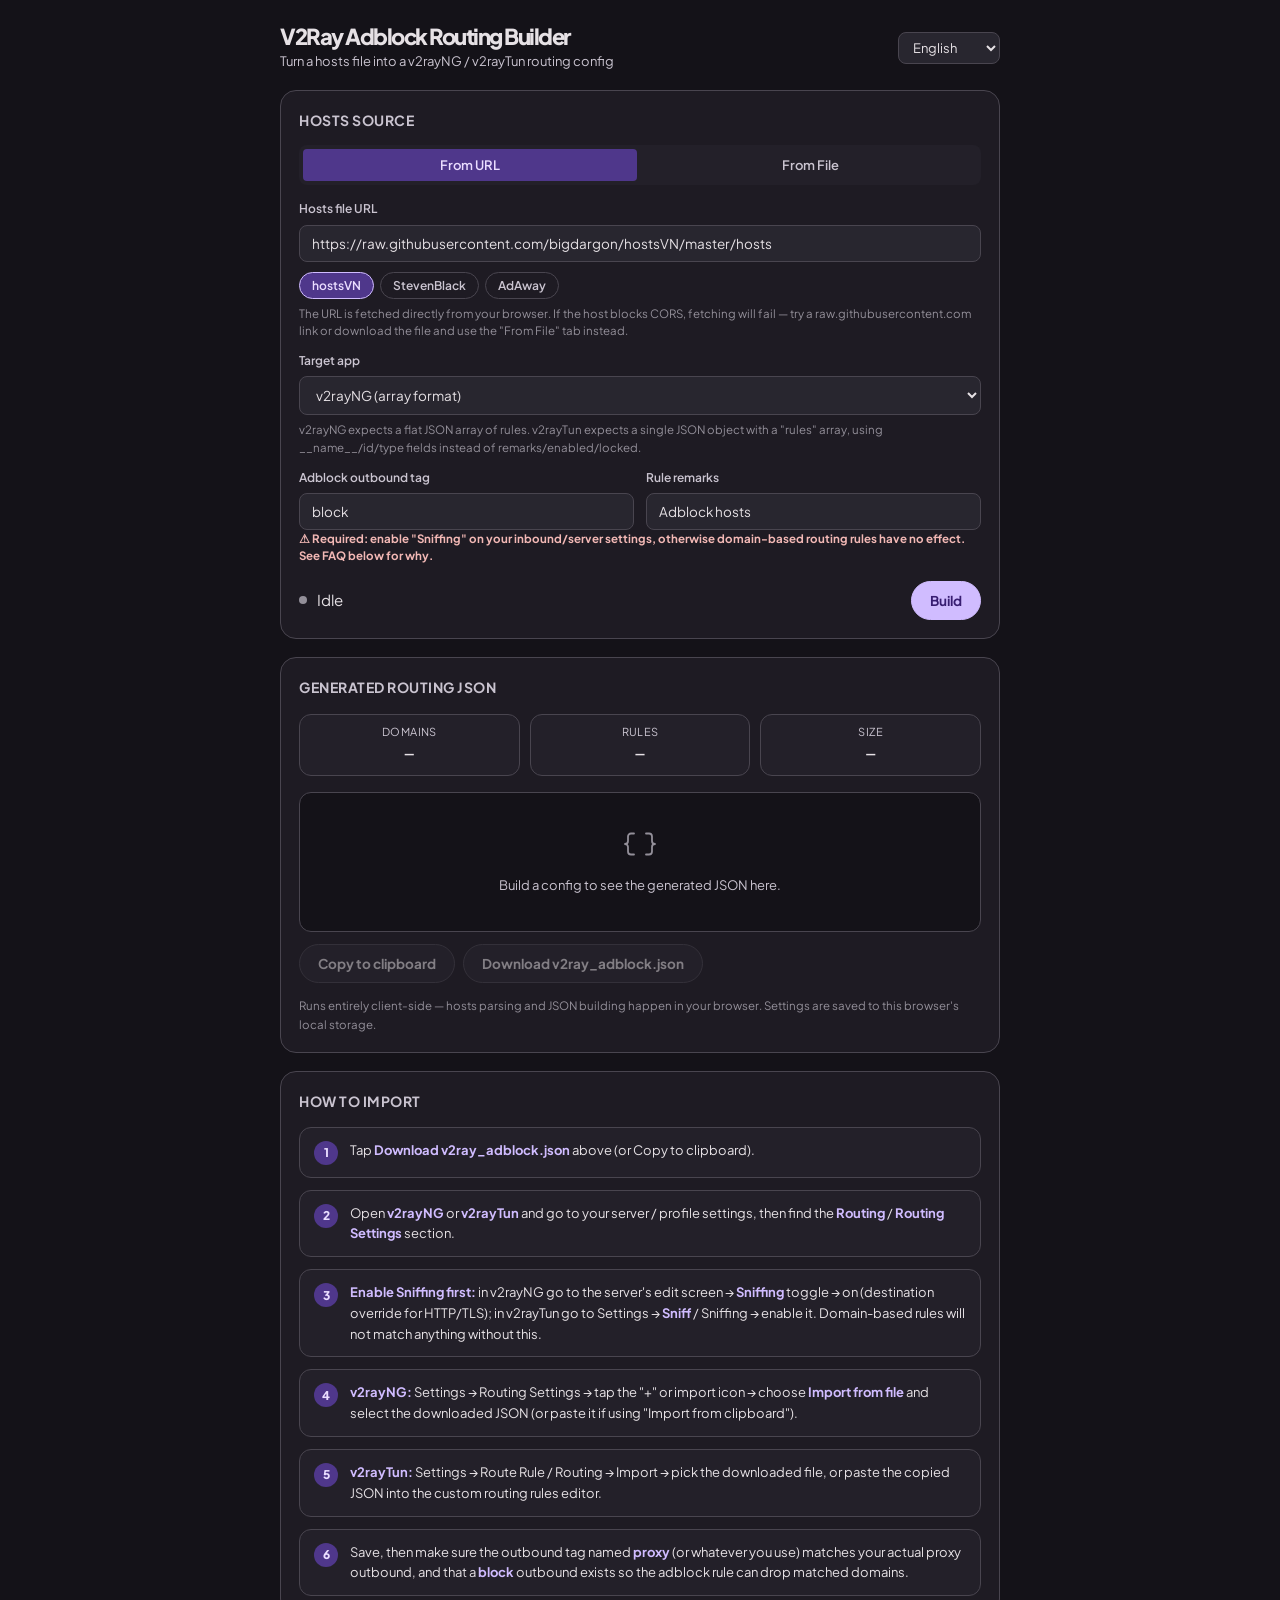
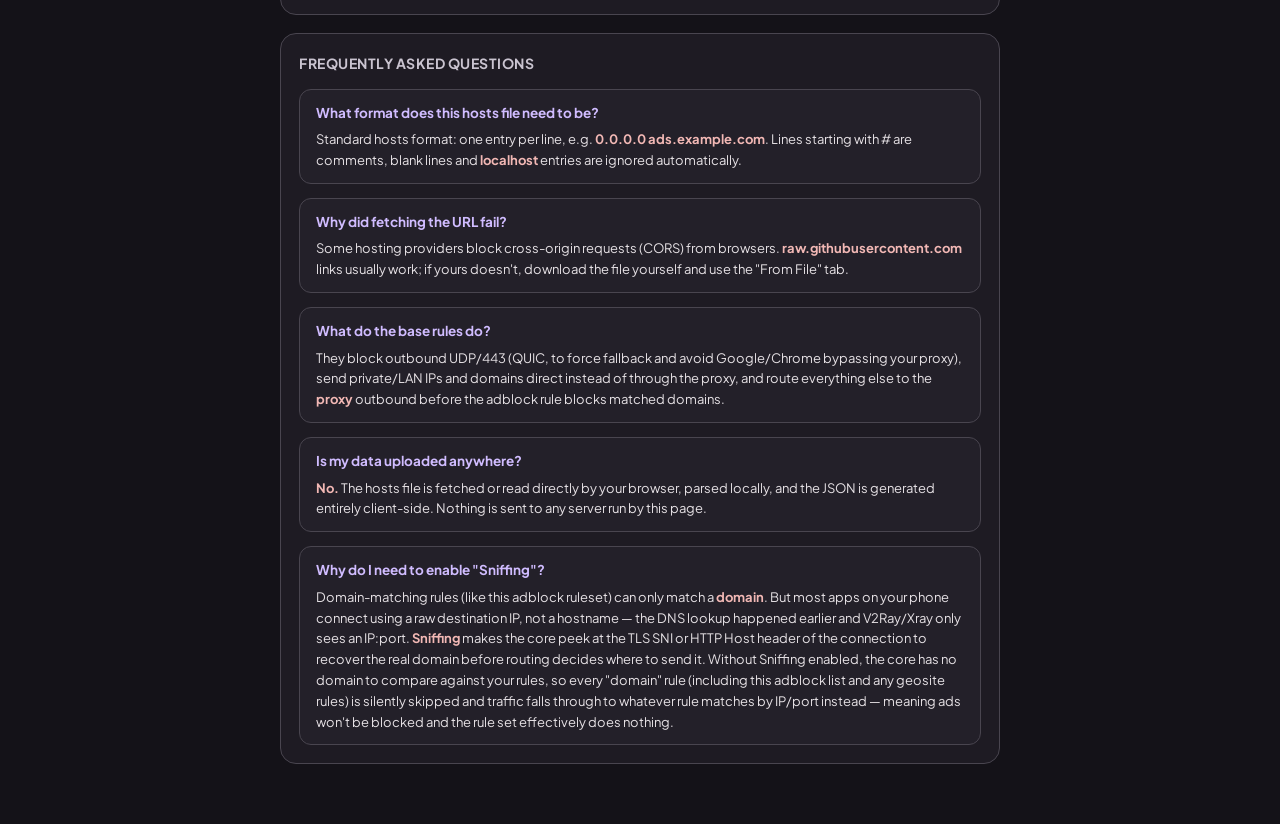
==== tool/build_v2ray_adblock.html @ e5d57003 "Hello there!" ====
<!DOCTYPE html>
<html lang="en">
<head>
<meta charset="UTF-8">
<meta name="viewport" content="width=device-width, initial-scale=1.0">
<title>V2Ray Adblock Routing Builder</title>
<link rel="stylesheet" href="/style.css">
<link rel="icon" href="/static/favicon.png">
<style>
:root {
    --md-primary: #D0BCFF;
    --md-on-primary: #381E72;
    --md-primary-container: #4F378B;
    --md-on-primary-container: #EADDFF;

    --md-error: #F2B8B5;
    --md-error-container: #8C1D18;

    --md-success: #6DD58C;

    --md-surface: #141218;
    --md-surface-1: #1e1b23;
    --md-surface-2: #232029;
    --md-surface-3: #28262f;
    --md-surface-4: #2b2830;
    --md-on-surface: #E6E1E5;
    --md-on-surface-variant: #CAC4D0;
    --md-outline: #938F99;
    --md-outline-variant: #49454F;

    --md-shape-xs: 4px;
    --md-shape-sm: 8px;
    --md-shape-md: 12px;
    --md-shape-lg: 16px;
    --md-shape-full: 9999px;

    --md-motion-standard: cubic-bezier(0.2, 0, 0, 1);

    --md-font-display: 'Plus Jakarta Sans', 'Segoe UI', sans-serif;
    --md-font-body: 'Plus Jakarta Sans', 'Segoe UI', sans-serif;
    --md-font-mono: 'Roboto Mono', 'Courier New', monospace;
}

* { box-sizing: border-box; }

body {
    margin: 0;
    min-height: 100vh;
    background: var(--md-surface);
    color: var(--md-on-surface);
    font-family: var(--md-font-body);
    padding: 24px 16px 60px;
}

.container {
    max-width: 720px;
    margin: 0 auto;
    display: flex;
    flex-direction: column;
    gap: 18px;
}

header {
    display: flex;
    align-items: center;
    justify-content: space-between;
    gap: 12px;
    flex-wrap: wrap;
}

h1 {
    font-family: var(--md-font-display);
    font-size: 22px;
    font-weight: 800;
    margin: 0;
}

.subtitle {
    font-size: 13px;
    color: var(--md-on-surface-variant);
    margin: 2px 0 0;
}

.lang-select {
    padding: 6px 10px;
    border-radius: var(--md-shape-sm);
    background: var(--md-surface-3);
    color: var(--md-on-surface);
    border: 1px solid var(--md-outline-variant);
    font-family: var(--md-font-body);
    font-size: 13px;
    cursor: pointer;
    outline: none;
}

.card {
    background: var(--md-surface-1);
    border: 1px solid var(--md-outline-variant);
    border-radius: var(--md-shape-lg);
    padding: 18px;
}

.card h3 {
    margin: 0 0 14px;
    font-size: 14px;
    font-weight: 700;
    color: var(--md-on-surface-variant);
    text-transform: uppercase;
    letter-spacing: .5px;
}

.config-grid {
    display: grid;
    grid-template-columns: 1fr 1fr;
    gap: 12px;
}
.config-field { display: flex; flex-direction: column; gap: 6px; }
.config-field.full { grid-column: 1 / -1; }
.config-field label {
    font-size: 12px;
    color: var(--md-on-surface-variant);
    font-weight: 600;
}
.config-field select,
.config-field input[type="text"],
.config-field input[type="url"],
.config-field textarea {
    background: var(--md-surface-3);
    border: 1px solid var(--md-outline-variant);
    border-radius: var(--md-shape-sm);
    color: var(--md-on-surface);
    padding: 9px 12px;
    font-family: var(--md-font-body);
    font-size: 13.5px;
    outline: none;
    width: 100%;
    transition: border-color .2s var(--md-motion-standard), background .2s;
}
.config-field textarea {
    font-family: var(--md-font-mono);
    font-size: 12.5px;
    resize: vertical;
    min-height: 90px;
}
.config-field select:focus,
.config-field input:focus,
.config-field textarea:focus {
    border-color: var(--md-primary);
    background: var(--md-surface-4);
}
.config-note {
    grid-column: 1 / -1;
    font-size: 11.5px;
    color: var(--md-outline);
    line-height: 1.5;
    margin: 0;
}

.presets {
    display: flex;
    gap: 6px;
    flex-wrap: wrap;
    margin-top: 4px;
}
.preset-chip {
    padding: 5px 12px;
    border-radius: var(--md-shape-full);
    border: 1px solid var(--md-outline-variant);
    background: none;
    color: var(--md-on-surface-variant);
    font-family: var(--md-font-body);
    font-size: 12px;
    font-weight: 600;
    cursor: pointer;
    transition: all .15s var(--md-motion-standard);
}
.preset-chip:hover { background: rgba(255,255,255,0.06); color: var(--md-on-surface); }
.preset-chip.active {
    background: var(--md-primary-container);
    border-color: var(--md-primary);
    color: var(--md-on-primary-container);
}

.tabbar {
    display: flex;
    gap: 6px;
    margin-bottom: 14px;
    background: var(--md-surface-2);
    border-radius: var(--md-shape-sm);
    padding: 4px;
}
.tab-btn {
    flex: 1;
    padding: 8px 10px;
    border-radius: var(--md-shape-xs);
    border: none;
    background: none;
    color: var(--md-on-surface-variant);
    font-family: var(--md-font-body);
    font-size: 13px;
    font-weight: 600;
    cursor: pointer;
    transition: all .15s var(--md-motion-standard);
}
.tab-btn.active {
    background: var(--md-primary-container);
    color: var(--md-on-primary-container);
}
.tab-panel { display: none; }
.tab-panel.active { display: block; }

.toolbar {
    display: flex;
    align-items: center;
    justify-content: space-between;
    flex-wrap: wrap;
    gap: 10px;
    margin-top: 16px;
}
.toolbar-left { display: flex; align-items: center; gap: 10px; flex-wrap: wrap; }

.btn {
    padding: 10px 18px;
    border-radius: var(--md-shape-full);
    border: 1px solid var(--md-outline-variant);
    background: var(--md-surface-3);
    color: var(--md-on-surface);
    font-family: var(--md-font-body);
    font-size: 13.5px;
    font-weight: 700;
    cursor: pointer;
    transition: all .15s var(--md-motion-standard);
    display: inline-flex;
    align-items: center;
    gap: 6px;
}
.btn:hover { background: var(--md-surface-4); }
.btn:disabled { opacity: .5; cursor: not-allowed; }
.btn-primary {
    background: var(--md-primary);
    border-color: var(--md-primary);
    color: var(--md-on-primary);
}
.btn-primary:hover { background: #ddd0ff; }
.btn-row { display: flex; gap: 8px; flex-wrap: wrap; }

.status-dot {
    width: 8px;
    height: 8px;
    border-radius: 50%;
    background: var(--md-outline);
    flex-shrink: 0;
}
.status-dot.live {
    background: var(--md-success);
    box-shadow: 0 0 0 3px rgba(109, 213, 140, 0.2);
}
.status-dot.err {
    background: var(--md-error);
    box-shadow: 0 0 0 3px rgba(242, 184, 181, 0.2);
}

.stats-row {
    display: flex;
    gap: 10px;
    flex-wrap: wrap;
    margin-top: 16px;
}
.stat {
    flex: 1;
    min-width: 90px;
    background: var(--md-surface-2);
    border: 1px solid var(--md-outline-variant);
    border-radius: var(--md-shape-md);
    padding: 8px 12px;
    display: flex;
    flex-direction: column;
    gap: 2px;
}
.stat-label {
    font-size: 11px;
    color: var(--md-on-surface-variant);
    text-transform: uppercase;
    letter-spacing: .4px;
}
.stat-value {
    font-family: var(--md-font-mono);
    font-size: 15px;
    font-weight: 600;
    font-variant-numeric: tabular-nums;
}

.json-out {
    margin-top: 16px;
    background: var(--md-surface);
    border: 1px solid var(--md-outline-variant);
    border-radius: var(--md-shape-md);
    padding: 12px;
    max-height: 320px;
    overflow: auto;
}
.json-out pre {
    margin: 0;
    font-family: var(--md-font-mono);
    font-size: 11.5px;
    line-height: 1.6;
    white-space: pre-wrap;
    word-break: break-all;
    color: var(--md-on-surface-variant);
}

.empty-state {
    display: flex;
    flex-direction: column;
    align-items: center;
    justify-content: center;
    gap: 10px;
    color: var(--md-on-surface-variant);
    font-size: 13px;
    text-align: center;
    padding: 24px;
}

.steps {
    display: flex;
    flex-direction: column;
    gap: 12px;
    counter-reset: step;
}
.step-item {
    display: flex;
    gap: 12px;
    background: var(--md-surface-2);
    border: 1px solid var(--md-outline-variant);
    border-radius: var(--md-shape-md);
    padding: 12px 14px;
}
.step-num {
    flex-shrink: 0;
    width: 24px;
    height: 24px;
    border-radius: 50%;
    background: var(--md-primary-container);
    color: var(--md-on-primary-container);
    display: flex;
    align-items: center;
    justify-content: center;
    font-size: 12px;
    font-weight: 800;
}
.step-body { font-size: 13px; line-height: 1.6; }
.step-body strong { color: var(--md-primary); }

/* FAQ Styles */
.faq-section {
    display: flex;
    flex-direction: column;
    gap: 14px;
}
.faq-item {
    background: var(--md-surface-2);
    border: 1px solid var(--md-outline-variant);
    border-radius: var(--md-shape-md);
    padding: 12px 16px;
}
.faq-question {
    font-weight: 700;
    font-size: 13.5px;
    color: var(--md-primary);
    margin: 0 0 6px 0;
}
.faq-answer {
    font-size: 13px;
    color: var(--md-on-surface);
    line-height: 1.6;
    margin: 0;
}
.faq-answer strong {
    color: var(--md-error);
}

.footnote {
    font-size: 11.5px;
    color: var(--md-outline);
    line-height: 1.6;
    margin: 14px 0 0;
}

.toast-container {
    position: fixed;
    bottom: 20px;
    left: 50%;
    transform: translateX(-50%);
    display: flex;
    flex-direction: column;
    gap: 8px;
    z-index: 999;
    align-items: center;
}
.toast {
    padding: 10px 18px;
    border-radius: var(--md-shape-sm);
    background: var(--md-surface-4);
    border: 1px solid var(--md-outline-variant);
    color: var(--md-on-surface);
    font-size: 13px;
    box-shadow: 0 4px 12px rgba(0,0,0,.3);
    animation: toast-in .2s var(--md-motion-standard);
}
.toast--success { border-color: var(--md-success); }
.toast--error { border-color: var(--md-error); }
@keyframes toast-in {
    from { opacity: 0; transform: translateY(8px); }
    to   { opacity: 1; transform: translateY(0); }
}

@media (max-width: 480px) {
    .config-grid { grid-template-columns: 1fr; }
}
</style>
</head>
<body>
<div class="container">
    <header>
        <div>
            <h1 data-i18n="title">V2Ray Adblock Routing Builder</h1>
            <p class="subtitle" data-i18n="subtitle">Turn a hosts file into a v2rayNG / v2rayTun routing config</p>
        </div>
        <select class="lang-select" id="lang-select" onchange="changeLanguage(this.value)">
            <option value="en">English</option>
            <option value="vi">Tiếng Việt</option>
        </select>
    </header>

    <section class="card">
        <h3 data-i18n="source_title">Hosts Source</h3>
        <div class="tabbar">
            <button class="tab-btn active" id="tab-btn-url" onclick="switchTab('url')" data-i18n="tab_url">From URL</button>
            <button class="tab-btn" id="tab-btn-file" onclick="switchTab('file')" data-i18n="tab_file">From File</button>
        </div>

        <div class="tab-panel active" id="tab-url">
            <div class="config-grid">
                <div class="config-field full">
                    <label data-i18n="lbl_hosts_url">Hosts file URL</label>
                    <input type="url" id="hosts-url" value="https://raw.githubusercontent.com/bigdargon/hostsVN/master/hosts" placeholder="https://raw.githubusercontent.com/.../hosts">
                    <div class="presets" id="preset-row">
                        <button class="preset-chip active" data-url="https://raw.githubusercontent.com/bigdargon/hostsVN/master/hosts" onclick="applyPreset(this)">hostsVN</button>
                        <button class="preset-chip" data-url="https://raw.githubusercontent.com/StevenBlack/hosts/master/hosts" onclick="applyPreset(this)">StevenBlack</button>
                        <button class="preset-chip" data-url="https://adaway.org/hosts.txt" onclick="applyPreset(this)">AdAway</button>
                    </div>
                    <p class="config-note" data-i18n="note_cors">The URL is fetched directly from your browser. If the host blocks CORS, fetching will fail — try a raw.githubusercontent.com link or download the file and use the "From File" tab instead.</p>
                </div>
            </div>
        </div>

        <div class="tab-panel" id="tab-file">
            <div class="config-grid">
                <div class="config-field full">
                    <label data-i18n="lbl_hosts_file">Hosts file</label>
                    <input type="file" id="hosts-file" accept=".txt,.hosts,text/plain">
                </div>
                <div class="config-field full">
                    <label data-i18n="lbl_hosts_paste">…or paste hosts content</label>
                    <textarea id="hosts-paste" rows="6" placeholder="0.0.0.0 ads.example.com&#10;0.0.0.0 tracker.example.com"></textarea>
                </div>
            </div>
        </div>

        <div class="config-grid" style="margin-top:12px">
            <div class="config-field full">
                <label data-i18n="lbl_app">Target app</label>
                <select id="cfg-app">
                    <option value="v2rayng">v2rayNG (array format)</option>
                    <option value="v2raytun">v2rayTun (object format)</option>
                </select>
                <p class="config-note" data-i18n="note_app_format">v2rayNG expects a flat JSON array of rules. v2rayTun expects a single JSON object with a "rules" array, using __name__/id/type fields instead of remarks/enabled/locked.</p>
            </div>
            <div class="config-field">
                <label data-i18n="lbl_outbound">Adblock outbound tag</label>
                <input type="text" id="cfg-outbound" value="block">
            </div>
            <div class="config-field">
                <label data-i18n="lbl_remarks">Rule remarks</label>
                <input type="text" id="cfg-remarks" value="Adblock hosts">
            </div>
        </div>

        <p class="config-note sniff-warning" data-i18n="warn_sniff" style="grid-column:1/-1;color:var(--md-error);font-weight:700;">⚠ Required: enable "Sniffing" on your inbound/server settings, otherwise domain-based routing rules have no effect. See FAQ below for why.</p>

        <div class="toolbar">
            <div class="toolbar-left">
                <span class="status-dot" id="status-dot"></span>
                <span id="status-text" data-i18n="status_idle">Idle</span>
            </div>
            <button class="btn btn-primary" id="build-btn" onclick="buildConfig()">
                <span data-i18n="btn_build">Build</span>
            </button>
        </div>
    </section>

    <section class="card">
        <h3 data-i18n="result_title">Generated Routing JSON</h3>
        <div class="stats-row">
            <div class="stat">
                <span class="stat-label" data-i18n="stat_domains">Domains</span>
                <span class="stat-value" id="stat-domains">—</span>
            </div>
            <div class="stat">
                <span class="stat-label" data-i18n="stat_rules">Rules</span>
                <span class="stat-value" id="stat-rules">—</span>
            </div>
            <div class="stat">
                <span class="stat-label" data-i18n="stat_size">Size</span>
                <span class="stat-value" id="stat-size">—</span>
            </div>
        </div>

        <div class="json-out" id="json-wrap">
            <div class="empty-state" id="empty-state">
                <svg width="36" height="36" viewBox="0 0 24 24" fill="none" stroke="currentColor" stroke-width="1.2" stroke-linecap="round" stroke-linejoin="round" style="color:var(--md-outline)"><path d="M8 3H6a2 2 0 0 0-2 2v3a2 2 0 0 1-2 2 2 2 0 0 1 2 2v3a2 2 0 0 0 2 2h2"/><path d="M16 3h2a2 2 0 0 1 2 2v3a2 2 0 0 0 2 2 2 2 0 0 0-2 2v3a2 2 0 0 1-2 2h-2"/></svg>
                <span data-i18n="json_empty">Build a config to see the generated JSON here.</span>
            </div>
            <pre id="json-pre" style="display:none"></pre>
        </div>

        <div class="btn-row" style="margin-top:12px">
            <button class="btn" id="copy-btn" onclick="copyJson()" disabled>
                <span data-i18n="btn_copy">Copy to clipboard</span>
            </button>
            <button class="btn" id="download-btn" onclick="downloadJson()" disabled>
                <span data-i18n="btn_download">Download v2ray_adblock.json</span>
            </button>
        </div>

        <p class="footnote" data-i18n="footnote">Runs entirely client-side — hosts parsing and JSON building happen in your browser. Settings are saved to this browser's local storage.</p>
    </section>

    <section class="card">
        <h3 data-i18n="guide_title">How to Import</h3>
        <div class="steps">
            <div class="step-item">
                <span class="step-num">1</span>
                <div class="step-body" data-i18n="guide_step1">Tap <strong>Download v2ray_adblock.json</strong> above (or Copy to clipboard).</div>
            </div>
            <div class="step-item">
                <span class="step-num">2</span>
                <div class="step-body" data-i18n="guide_step2">Open <strong>v2rayNG</strong> or <strong>v2rayTun</strong> and go to your server / profile settings, then find the <strong>Routing</strong> / <strong>Routing Settings</strong> section.</div>
            </div>
            <div class="step-item">
                <span class="step-num">3</span>
                <div class="step-body" data-i18n="guide_step_sniff"><strong>Enable Sniffing first:</strong> in v2rayNG go to the server's edit screen → <strong>Sniffing</strong> toggle → on (destination override for HTTP/TLS); in v2rayTun go to Settings → <strong>Sniff</strong> / Sniffing → enable it. Domain-based rules will not match anything without this.</div>
            </div>
            <div class="step-item">
                <span class="step-num">4</span>
                <div class="step-body" data-i18n="guide_step3"><strong>v2rayNG:</strong> Settings → Routing Settings → tap the "+" or import icon → choose <strong>Import from file</strong> and select the downloaded JSON (or paste it if using "Import from clipboard").</div>
            </div>
            <div class="step-item">
                <span class="step-num">5</span>
                <div class="step-body" data-i18n="guide_step4"><strong>v2rayTun:</strong> Settings → Route Rule / Routing → Import → pick the downloaded file, or paste the copied JSON into the custom routing rules editor.</div>
            </div>
            <div class="step-item">
                <span class="step-num">6</span>
                <div class="step-body" data-i18n="guide_step5">Save, then make sure the outbound tag named <strong>proxy</strong> (or whatever you use) matches your actual proxy outbound, and that a <strong>block</strong> outbound exists so the adblock rule can drop matched domains.</div>
            </div>
        </div>
    </section>

    <!-- FAQ Section -->
    <section class="card">
        <h3 data-i18n="faq_title">Frequently Asked Questions</h3>
        <div class="faq-section">
            <div class="faq-item">
                <p class="faq-question" data-i18n="faq_q1">What format does this hosts file need to be?</p>
                <p class="faq-answer" data-i18n="faq_a1">Standard hosts format: one entry per line, e.g. <strong>0.0.0.0 ads.example.com</strong>. Lines starting with # are comments, blank lines and <strong>localhost</strong> entries are ignored automatically.</p>
            </div>
            <div class="faq-item">
                <p class="faq-question" data-i18n="faq_q2">Why did fetching the URL fail?</p>
                <p class="faq-answer" data-i18n="faq_a2">Some hosting providers block cross-origin requests (CORS) from browsers. <strong>raw.githubusercontent.com</strong> links usually work; if yours doesn't, download the file yourself and use the "From File" tab.</p>
            </div>
            <div class="faq-item">
                <p class="faq-question" data-i18n="faq_q3">What do the base rules do?</p>
                <p class="faq-answer" data-i18n="faq_a3">They block outbound UDP/443 (QUIC, to force fallback and avoid Google/Chrome bypassing your proxy), send private/LAN IPs and domains direct instead of through the proxy, and route everything else to the <strong>proxy</strong> outbound before the adblock rule blocks matched domains.</p>
            </div>
            <div class="faq-item">
                <p class="faq-question" data-i18n="faq_q4">Is my data uploaded anywhere?</p>
                <p class="faq-answer" data-i18n="faq_a4"><strong>No.</strong> The hosts file is fetched or read directly by your browser, parsed locally, and the JSON is generated entirely client-side. Nothing is sent to any server run by this page.</p>
            </div>
            <div class="faq-item">
                <p class="faq-question" data-i18n="faq_q5">Why do I need to enable "Sniffing"?</p>
                <p class="faq-answer" data-i18n="faq_a5">Domain-matching rules (like this adblock ruleset) can only match a <strong>domain</strong>. But most apps on your phone connect using a raw destination IP, not a hostname — the DNS lookup happened earlier and V2Ray/Xray only sees an IP:port. <strong>Sniffing</strong> makes the core peek at the TLS SNI or HTTP Host header of the connection to recover the real domain before routing decides where to send it. Without Sniffing enabled, the core has no domain to compare against your rules, so every "domain" rule (including this adblock list and any geosite rules) is silently skipped and traffic falls through to whatever rule matches by IP/port instead — meaning ads won't be blocked and the rule set effectively does nothing.</p>
            </div>
        </div>
    </section>
</div>

<div class="toast-container" id="toast-container"></div>

<script>
if ('serviceWorker' in navigator) {
    window.addEventListener('load', () => {
        navigator.serviceWorker.register('/sw.js')
            .then(reg => console.log('[Service Worker] Register with scope:', reg.scope))
            .catch(err => console.error('[Service Worker] Register failed:', err));
    });
}

const i18n = {
    en: {
        title: "V2Ray Adblock Routing Builder",
        subtitle: "Turn a hosts file into a v2rayNG / v2rayTun routing config",
        source_title: "Hosts Source",
        tab_url: "From URL",
        tab_file: "From File",
        lbl_hosts_url: "Hosts file URL",
        note_cors: "The URL is fetched directly from your browser. If the host blocks CORS, fetching will fail — try a raw.githubusercontent.com link or download the file and use the \"From File\" tab instead.",
        lbl_hosts_file: "Hosts file",
        lbl_hosts_paste: "…or paste hosts content",
        lbl_app: "Target app",
        note_app_format: "v2rayNG expects a flat JSON array of rules. v2rayTun expects a single JSON object with a \"rules\" array, using __name__/id/type fields instead of remarks/enabled/locked.",
        lbl_outbound: "Adblock outbound tag",
        lbl_remarks: "Rule remarks",
        warn_sniff: "⚠ Required: enable \"Sniffing\" on your inbound/server settings, otherwise domain-based routing rules have no effect. See FAQ below for why.",
        status_idle: "Idle",
        status_fetching: "Fetching hosts file…",
        status_parsing: "Parsing domains…",
        status_ready: "Ready",
        status_error: "Error",
        btn_build: "Build",
        result_title: "Generated Routing JSON",
        stat_domains: "Domains",
        stat_rules: "Rules",
        stat_size: "Size",
        json_empty: "Build a config to see the generated JSON here.",
        btn_copy: "Copy to clipboard",
        btn_download: "Download v2ray_adblock.json",
        footnote: "Runs entirely client-side — hosts parsing and JSON building happen in your browser. Settings are saved to this browser's local storage.",
        guide_title: "How to Import",
        guide_step1: "Tap <strong>Download v2ray_adblock.json</strong> above (or Copy to clipboard).",
        guide_step2: "Open <strong>v2rayNG</strong> or <strong>v2rayTun</strong> and go to your server / profile settings, then find the <strong>Routing</strong> / <strong>Routing Settings</strong> section.",
        guide_step_sniff: "<strong>Enable Sniffing first:</strong> in v2rayNG go to the server's edit screen → <strong>Sniffing</strong> toggle → on (destination override for HTTP/TLS); in v2rayTun go to Settings → <strong>Sniff</strong> / Sniffing → enable it. Domain-based rules will not match anything without this.",
        guide_step3: "<strong>v2rayNG:</strong> Settings → Routing Settings → tap the \"+\" or import icon → choose <strong>Import from file</strong> and select the downloaded JSON (or paste it if using \"Import from clipboard\").",
        guide_step4: "<strong>v2rayTun:</strong> Settings → Route Rule / Routing → Import → pick the downloaded file, or paste the copied JSON into the custom routing rules editor.",
        guide_step5: "Save, then make sure the outbound tag named <strong>proxy</strong> (or whatever you use) matches your actual proxy outbound, and that a <strong>block</strong> outbound exists so the adblock rule can drop matched domains.",
        faq_title: "Frequently Asked Questions",
        faq_q1: "What format does this hosts file need to be?",
        faq_a1: "Standard hosts format: one entry per line, e.g. <strong>0.0.0.0 ads.example.com</strong>. Lines starting with # are comments, blank lines and <strong>localhost</strong> entries are ignored automatically.",
        faq_q2: "Why did fetching the URL fail?",
        faq_a2: "Some hosting providers block cross-origin requests (CORS) from browsers. <strong>raw.githubusercontent.com</strong> links usually work; if yours doesn't, download the file yourself and use the \"From File\" tab.",
        faq_q3: "What do the base rules do?",
        faq_a3: "They block outbound UDP/443 (QUIC, to force fallback and avoid Google/Chrome bypassing your proxy), send private/LAN IPs and domains direct instead of through the proxy, and route everything else to the <strong>proxy</strong> outbound before the adblock rule blocks matched domains.",
        faq_q4: "Is my data uploaded anywhere?",
        faq_a4: "<strong>No.</strong> The hosts file is fetched or read directly by your browser, parsed locally, and the JSON is generated entirely client-side. Nothing is sent to any server run by this page.",
        faq_q5: "Why do I need to enable \"Sniffing\"?",
        faq_a5: "Domain-matching rules (like this adblock ruleset) can only match a <strong>domain</strong>. But most apps on your phone connect using a raw destination IP, not a hostname — the DNS lookup happened earlier and V2Ray/Xray only sees an IP:port. <strong>Sniffing</strong> makes the core peek at the TLS SNI or HTTP Host header of the connection to recover the real domain before routing decides where to send it. Without Sniffing enabled, the core has no domain to compare against your rules, so every \"domain\" rule (including this adblock list and any geosite rules) is silently skipped and traffic falls through to whatever rule matches by IP/port instead — meaning ads won't be blocked and the rule set effectively does nothing.",
        toast_built: "Config built successfully.",
        toast_no_domains: "No valid domains found in the hosts source.",
        toast_fetch_fail: "Failed to fetch the hosts URL (likely CORS or network error).",
        toast_no_source: "Please provide a hosts URL, file, or pasted content.",
        toast_copied: "Copied to clipboard.",
        toast_copy_fail: "Could not copy — please copy manually.",
        toast_downloaded: "File downloaded.",
    },
    vi: {
        title: "Trình Tạo Cấu Hình Định Tuyến Adblock V2Ray",
        subtitle: "Chuyển tệp hosts thành cấu hình định tuyến cho v2rayNG / v2rayTun",
        source_title: "Nguồn Hosts",
        tab_url: "Từ URL",
        tab_file: "Từ Tệp",
        lbl_hosts_url: "URL tệp hosts",
        note_cors: "URL sẽ được tải trực tiếp từ trình duyệt của bạn. Nếu máy chủ chặn CORS, việc tải sẽ thất bại — hãy thử liên kết raw.githubusercontent.com hoặc tải tệp về máy và dùng tab \"Từ Tệp\".",
        lbl_hosts_file: "Tệp hosts",
        lbl_hosts_paste: "…hoặc dán nội dung hosts",
        lbl_app: "Ứng dụng đích",
        note_app_format: "v2rayNG cần một mảng JSON các luật. v2rayTun cần một object JSON duy nhất chứa mảng \"rules\", dùng các trường __name__/id/type thay vì remarks/enabled/locked.",
        lbl_outbound: "Outbound tag cho adblock",
        lbl_remarks: "Ghi chú luật",
        warn_sniff: "⚠ Bắt buộc: phải bật tính năng \"Sniffing\" trong cài đặt inbound/server, nếu không các luật định tuyến theo domain sẽ vô tác dụng. Xem FAQ bên dưới để biết lý do.",
        status_idle: "Chờ",
        status_fetching: "Đang tải tệp hosts…",
        status_parsing: "Đang phân tích domain…",
        status_ready: "Sẵn sàng",
        status_error: "Lỗi",
        btn_build: "Tạo cấu hình",
        result_title: "JSON Định Tuyến Đã Tạo",
        stat_domains: "Domain",
        stat_rules: "Luật",
        stat_size: "Dung lượng",
        json_empty: "Nhấn Tạo cấu hình để xem JSON được tạo tại đây.",
        btn_copy: "Sao chép vào clipboard",
        btn_download: "Tải v2ray_adblock.json",
        footnote: "Chạy hoàn toàn phía trình duyệt — việc phân tích hosts và tạo JSON diễn ra ngay trên trình duyệt của bạn. Cấu hình được lưu vào local storage.",
        guide_title: "Cách Nhập Vào Ứng Dụng",
        guide_step1: "Nhấn <strong>Tải v2ray_adblock.json</strong> ở trên (hoặc Sao chép vào clipboard).",
        guide_step2: "Mở <strong>v2rayNG</strong> hoặc <strong>v2rayTun</strong>, vào cài đặt server / profile, tìm mục <strong>Routing</strong> / <strong>Cài đặt định tuyến</strong>.",
        guide_step_sniff: "<strong>Bật Sniffing trước tiên:</strong> trong v2rayNG vào màn hình sửa server → bật công tắc <strong>Sniffing</strong> (destination override cho HTTP/TLS); trong v2rayTun vào Settings → bật <strong>Sniff</strong> / Sniffing. Nếu không bật, các luật theo domain sẽ không khớp được gì cả.",
        guide_step3: "<strong>v2rayNG:</strong> Settings → Routing Settings → nhấn biểu tượng \"+\" hoặc import → chọn <strong>Import from file</strong> và chọn tệp JSON đã tải (hoặc dán nếu dùng \"Import from clipboard\").",
        guide_step4: "<strong>v2rayTun:</strong> Settings → Route Rule / Routing → Import → chọn tệp đã tải, hoặc dán JSON đã sao chép vào trình soạn luật định tuyến tùy chỉnh.",
        guide_step5: "Lưu lại, sau đó đảm bảo outbound tag tên <strong>proxy</strong> (hoặc tag bạn dùng) khớp với outbound proxy thực tế, và có một outbound <strong>block</strong> để luật adblock có thể chặn các domain khớp.",
        faq_title: "Câu Hỏi Thường Gặp (FAQ)",
        faq_q1: "Tệp hosts cần đúng định dạng nào?",
        faq_a1: "Định dạng hosts chuẩn: mỗi dòng một mục, ví dụ <strong>0.0.0.0 ads.example.com</strong>. Các dòng bắt đầu bằng # là chú thích, dòng trống và mục <strong>localhost</strong> sẽ tự động bị bỏ qua.",
        faq_q2: "Tại sao tải URL bị lỗi?",
        faq_a2: "Một số máy chủ chặn yêu cầu cross-origin (CORS) từ trình duyệt. Liên kết <strong>raw.githubusercontent.com</strong> thường hoạt động tốt; nếu không được, hãy tải tệp về máy và dùng tab \"Từ Tệp\".",
        faq_q3: "Các luật nền tảng dùng để làm gì?",
        faq_a3: "Chúng chặn UDP/443 (QUIC, để buộc kết nối dùng phương án dự phòng, tránh Google/Chrome bỏ qua proxy của bạn), cho IP/domain LAN riêng tư đi thẳng thay vì qua proxy, và định tuyến phần còn lại qua outbound <strong>proxy</strong> trước khi luật adblock chặn các domain khớp.",
        faq_q4: "Dữ liệu của tôi có bị tải lên đâu không?",
        faq_a4: "<strong>Không.</strong> Tệp hosts được tải hoặc đọc trực tiếp bởi trình duyệt, phân tích cục bộ, và JSON được tạo hoàn toàn phía client. Không có gì được gửi đến máy chủ nào của trang này.",
        faq_q5: "Tại sao phải bật \"Sniffing\"?",
        faq_a5: "Các luật khớp theo domain (như danh sách adblock này) chỉ có thể khớp một <strong>tên miền</strong>. Nhưng hầu hết ứng dụng trên điện thoại kết nối bằng địa chỉ IP đích thô, không phải hostname — việc tra DNS đã xảy ra từ trước, nên V2Ray/Xray chỉ nhìn thấy IP:port. <strong>Sniffing</strong> giúp core \"nhìn trộm\" SNI của TLS hoặc Host header của HTTP trong kết nối để lấy lại tên miền thật trước khi quyết định định tuyến. Nếu không bật Sniffing, core không có domain nào để so khớp với luật của bạn, nên mọi luật \"domain\" (bao gồm danh sách adblock này và các luật geosite) sẽ bị bỏ qua âm thầm, traffic sẽ rơi vào luật khớp theo IP/port thay thế — nghĩa là quảng cáo sẽ không bị chặn và bộ luật này coi như vô dụng.",
        toast_built: "Đã tạo cấu hình thành công.",
        toast_no_domains: "Không tìm thấy domain hợp lệ nào trong nguồn hosts.",
        toast_fetch_fail: "Không tải được URL hosts (có thể do lỗi CORS hoặc mạng).",
        toast_no_source: "Vui lòng cung cấp URL hosts, tệp, hoặc nội dung dán vào.",
        toast_copied: "Đã sao chép vào clipboard.",
        toast_copy_fail: "Không thể sao chép — vui lòng sao chép thủ công.",
        toast_downloaded: "Đã tải tệp xuống.",
    }
};

let currentLang = 'en';
let lastConfig = null;

const browserLang = (navigator.language || navigator.userLanguage || 'en').toLowerCase();
if (browserLang.startsWith('vi')) {
    currentLang = 'vi';
}

const STORAGE_KEY = 'v2ray_adblock_builder_config_v1';
const STORAGE_LANG = 'preferred-lang';

function t(key) {
    return (i18n[currentLang] && i18n[currentLang][key]) || i18n.en[key] || key;
}

function applyI18n() {
    document.querySelectorAll('[data-i18n]').forEach(el => {
        el.innerHTML = t(el.getAttribute('data-i18n'));
    });
    setStatus(lastConfig ? 'ready' : 'idle');
}

function changeLanguage(lang) {
    if (!i18n[lang]) return;
    currentLang = lang;
    applyI18n();
    saveConfig();
}

function showToast(message, type = 'info') {
    const container = document.getElementById('toast-container');
    if (!container) return;
    const el = document.createElement('div');
    el.className = `toast toast--${type}`;
    el.textContent = message;
    container.appendChild(el);
    setTimeout(() => el.remove(), 3000);
}

function switchTab(name) {
    document.querySelectorAll('.tab-btn').forEach(b => b.classList.remove('active'));
    document.querySelectorAll('.tab-panel').forEach(p => p.classList.remove('active'));
    document.getElementById('tab-btn-' + name).classList.add('active');
    document.getElementById('tab-' + name).classList.add('active');
    saveConfig();
}

function applyPreset(btn) {
    document.getElementById('hosts-url').value = btn.dataset.url;
    document.querySelectorAll('.preset-chip').forEach(c => c.classList.remove('active'));
    btn.classList.add('active');
    saveConfig();
}

function setStatus(state) {
    const dot = document.getElementById('status-dot');
    const text = document.getElementById('status-text');
    if (!dot || !text) return;
    dot.classList.remove('live', 'err');
    if (state === 'fetching') { text.textContent = t('status_fetching'); }
    else if (state === 'parsing') { text.textContent = t('status_parsing'); }
    else if (state === 'ready') { dot.classList.add('live'); text.textContent = t('status_ready'); }
    else if (state === 'error') { dot.classList.add('err'); text.textContent = t('status_error'); }
    else { text.textContent = t('status_idle'); }
}

function getUiConfig() {
    const activeTab = document.getElementById('tab-url').classList.contains('active') ? 'url' : 'file';
    return {
        tab: activeTab,
        app: document.getElementById('cfg-app').value || 'v2rayng',
        hostsUrl: document.getElementById('hosts-url').value.trim(),
        hostsPaste: document.getElementById('hosts-paste').value,
        outbound: document.getElementById('cfg-outbound').value.trim() || 'block',
        remarks: document.getElementById('cfg-remarks').value.trim() || 'Adblock hosts',
    };
}

function saveConfig() {
    try {
        const cfg = getUiConfig();
        delete cfg.hostsPaste; // avoid bloating storage with large pasted lists
        localStorage.setItem(STORAGE_KEY, JSON.stringify(cfg));
        localStorage.setItem(STORAGE_LANG, currentLang);
    } catch (e) { /* ignore quota / private-mode errors */ }
}

function loadConfig() {
    try {
        const lang = localStorage.getItem(STORAGE_LANG);
        if (lang) currentLang = lang;
        const raw = localStorage.getItem(STORAGE_KEY);
        if (!raw) return;
        const cfg = JSON.parse(raw);
        if (cfg.app) document.getElementById('cfg-app').value = cfg.app;
        if (cfg.hostsUrl) document.getElementById('hosts-url').value = cfg.hostsUrl;
        if (cfg.outbound) document.getElementById('cfg-outbound').value = cfg.outbound;
        if (cfg.remarks) document.getElementById('cfg-remarks').value = cfg.remarks;
        document.querySelectorAll('.preset-chip').forEach(c => {
            c.classList.toggle('active', c.dataset.url === cfg.hostsUrl);
        });
        if (cfg.tab === 'file') switchTabSilent('file');
    } catch (e) { /* ignore corrupt config */ }
}

function switchTabSilent(name) {
    document.querySelectorAll('.tab-btn').forEach(b => b.classList.remove('active'));
    document.querySelectorAll('.tab-panel').forEach(p => p.classList.remove('active'));
    document.getElementById('tab-btn-' + name).classList.add('active');
    document.getElementById('tab-' + name).classList.add('active');
}

function parseHosts(text) {
    const domains = [];
    const seen = new Set();
    const lines = text.split(/\r?\n/);
    const ipRe = /^(\d{1,3}\.\d{1,3}\.\d{1,3}\.\d{1,3}|::1|0\.0\.0\.0|127\.0\.0\.1)$/;
    for (let line of lines) {
        line = line.trim();
        if (!line || line.startsWith('#') || line.startsWith('!')) continue;
        const parts = line.split(/\s+/).filter(Boolean);
        if (parts.length < 2) continue;
        if (!ipRe.test(parts[0])) continue;
        for (let i = 1; i < parts.length; i++) {
            let d = parts[i].toLowerCase();
            if (d.startsWith('#')) break;
            if (!d || d === 'localhost' || d === 'localhost.localdomain' || d === 'broadcasthost') continue;
            if (!/^[a-z0-9.-]+\.[a-z]{2,}$/i.test(d)) continue;
            if (!seen.has(d)) {
                seen.add(d);
                domains.push(d);
            }
        }
    }
    return domains;
}

async function getHostsText(cfg) {
    if (cfg.tab === 'url') {
        if (!cfg.hostsUrl) throw new Error('no-source');
        setStatus('fetching');
        const res = await fetch(cfg.hostsUrl, { cache: 'no-store' });
        if (!res.ok) throw new Error('fetch-fail');
        return await res.text();
    } else {
        const fileInput = document.getElementById('hosts-file');
        const pasted = document.getElementById('hosts-paste').value;
        if (fileInput.files && fileInput.files[0]) {
            return await fileInput.files[0].text();
        } else if (pasted && pasted.trim()) {
            return pasted;
        }
        throw new Error('no-source');
    }
}

function uuidv4() {
    if (crypto && crypto.randomUUID) return crypto.randomUUID();
    return 'xxxxxxxx-xxxx-4xxx-yxxx-xxxxxxxxxxxx'.replace(/[xy]/g, c => {
        const r = Math.random() * 16 | 0;
        const v = c === 'x' ? r : (r & 0x3 | 0x8);
        return v.toString(16);
    });
}

// v2rayNG: flat array of rule objects (enabled/locked/port as top-level fields, "remarks")
function buildRoutingJsonV2rayNG(domains, cfg) {
    const rules = [];
    rules.push({ domain: domains, enabled: true, locked: false, outboundTag: cfg.outbound, remarks: cfg.remarks });
    return rules;
}

// v2rayTun: wrapped object with domainStrategy/id/balancers/domainMatcher/name, rules use "__name__"/"id"/"type":"field"
function buildRoutingJsonV2rayTun(domains, cfg) {
    const rules = [];
    rules.push({ __name__: cfg.remarks, id: uuidv4(), type: "field", domain: domains, outboundTag: cfg.outbound });
    return {
        domainStrategy: "AsIs",
        id: uuidv4(),
        balancers: [],
        domainMatcher: "hybrid",
        name: cfg.remarks || "Ruleset",
        rules: rules,
    };
}

function buildRoutingJson(domains, cfg) {
    return cfg.app === 'v2raytun'
        ? buildRoutingJsonV2rayTun(domains, cfg)
        : buildRoutingJsonV2rayNG(domains, cfg);
}

async function buildConfig() {
    const cfg = getUiConfig();
    const buildBtn = document.getElementById('build-btn');
    buildBtn.disabled = true;
    try {
        const text = await getHostsText(cfg);
        setStatus('parsing');
        const domains = parseHosts(text);
        if (domains.length === 0) {
            setStatus('error');
            showToast(t('toast_no_domains'), 'error');
            return;
        }
        const rules = buildRoutingJson(domains, cfg);
        lastConfig = rules;
        renderJson(rules, domains.length);
        setStatus('ready');
        showToast(t('toast_built'), 'success');
        saveConfig();
    } catch (e) {
        setStatus('error');
        if (e.message === 'no-source') showToast(t('toast_no_source'), 'error');
        else showToast(t('toast_fetch_fail'), 'error');
    } finally {
        buildBtn.disabled = false;
    }
}

function renderJson(rules, domainCount) {
    const json = JSON.stringify(rules, null, 2);
    document.getElementById('empty-state').style.display = 'none';
    const pre = document.getElementById('json-pre');
    pre.style.display = '';
    pre.textContent = json;

    const ruleCount = Array.isArray(rules) ? rules.length : (rules.rules ? rules.rules.length : 0);
    document.getElementById('stat-domains').textContent = domainCount;
    document.getElementById('stat-rules').textContent = ruleCount;
    const bytes = new Blob([json]).size;
    document.getElementById('stat-size').textContent = bytes < 1024 ? `${bytes} B` : `${(bytes / 1024).toFixed(1)} KB`;

    document.getElementById('copy-btn').disabled = false;
    document.getElementById('download-btn').disabled = false;
}

async function copyJson() {
    if (!lastConfig) return;
    const json = JSON.stringify(lastConfig, null, 2);
    try {
        await navigator.clipboard.writeText(json);
        showToast(t('toast_copied'), 'success');
    } catch (e) {
        try {
            const ta = document.createElement('textarea');
            ta.value = json;
            ta.style.position = 'fixed';
            ta.style.opacity = '0';
            document.body.appendChild(ta);
            ta.select();
            document.execCommand('copy');
            document.body.removeChild(ta);
            showToast(t('toast_copied'), 'success');
        } catch (e2) {
            showToast(t('toast_copy_fail'), 'error');
        }
    }
}

function downloadJson() {
    if (!lastConfig) return;
    const json = JSON.stringify(lastConfig, null, 2);
    const blob = new Blob([json], { type: 'application/json' });
    const url = URL.createObjectURL(blob);
    const a = document.createElement('a');
    a.href = url;
    a.download = 'v2ray_adblock.json';
    document.body.appendChild(a);
    a.click();
    document.body.removeChild(a);
    URL.revokeObjectURL(url);
    showToast(t('toast_downloaded'), 'success');
}

['hosts-url', 'cfg-app', 'cfg-outbound', 'cfg-remarks'].forEach(id => {
    document.getElementById(id).addEventListener('change', saveConfig);
});

loadConfig();
document.getElementById('lang-select').value = currentLang;
applyI18n();
</script>
</body>
</html>
---- style.css ----
@import url('https://fonts.googleapis.com/css2?family=Plus+Jakarta+Sans:wght@400;500;600;700;800&family=JetBrains+Mono:wght@400;500&display=swap');
*{box-sizing:border-box;margin:0;padding:0}
:root{
  --bg:#0A0E1A;--bg2:#111827;--bg3:#1a2235;
  --violet:#7C3AED;--violet-l:#A78BFA;--violet-ll:#DDD6FE;
  --emerald:#10B981;--emerald-l:#34D399;
  --txt:#F9FAFB;--txt2:#9CA3AF;--txt3:#6B7280;
  --border:#1E2A3A;--border2:#2D3F55;
  --mono:'JetBrains Mono',monospace;
  --sans:'Plus Jakarta Sans',sans-serif;
}
body{background:var(--bg);color:var(--txt);font-family:var(--sans);font-size:15px;line-height:1.6}
.wrap{max-width:860px;margin:0 auto;padding:0 24px}

/* NAV */
nav{padding:16px 0;border-bottom:1px solid var(--border);position:sticky;top:0;background:rgba(10,14,26,.92);backdrop-filter:blur(8px);z-index:100}
.nav-inner{display:flex;align-items:center;justify-content:space-between}
.logo{font-weight:800;font-size:17px;letter-spacing:-.3px;display:flex;align-items:center;gap:8px}
.logo-mark{width:28px;height:28px;background:var(--violet);border-radius:7px;display:flex;align-items:center;justify-content:center}
.logo-mark svg{width:16px;height:16px;fill:white}
.lang-toggle{display:flex;gap:0;border:1px solid var(--border2);border-radius:8px;overflow:hidden}
.lang-btn{padding:5px 13px;font-size:12px;font-weight:600;font-family:var(--sans);cursor:pointer;border:none;transition:all .2s;letter-spacing:.3px}
.lang-btn.active{background:var(--violet);color:#fff}
.lang-btn:not(.active){background:transparent;color:var(--txt2)}

/* HERO */
.hero{padding:72px 0 56px;text-align:center;position:relative;overflow:hidden}
.hero-eyebrow{font-size:11px;font-weight:700;letter-spacing:1.5px;text-transform:uppercase;color:var(--violet-l);margin-bottom:18px;display:flex;align-items:center;justify-content:center;gap:8px}
.dot-live{width:7px;height:7px;background:var(--emerald);border-radius:50%;animation:pulse-dot 2s infinite}
@keyframes pulse-dot{0%,100%{box-shadow:0 0 0 0 rgba(16,185,129,.5)}50%{box-shadow:0 0 0 5px rgba(16,185,129,0)}}
h1{font-size:clamp(32px,5vw,52px);font-weight:800;line-height:1.15;letter-spacing:-1.5px;margin-bottom:16px}
.gradient-text{background:linear-gradient(135deg,#A78BFA 0%,#7C3AED 40%,#10B981 100%);-webkit-background-clip:text;-webkit-text-fill-color:transparent;background-clip:text}
.hero-sub{font-size:16px;color:var(--txt2);max-width:520px;margin:0 auto 36px;line-height:1.7}
.cta-row{display:flex;align-items:center;justify-content:center;gap:12px;flex-wrap:wrap}
.btn-primary{background:var(--violet);color:#fff;padding:11px 24px;border-radius:9px;font-weight:700;font-size:14px;font-family:var(--sans);border:none;cursor:pointer;transition:all .18s;text-decoration:none;display:inline-flex;align-items:center;gap:7px}
.btn-primary:hover{background:#6D28D9;transform:translateY(-1px)}
.btn-ghost{background:transparent;color:var(--txt2);padding:11px 20px;border-radius:9px;font-weight:600;font-size:14px;font-family:var(--sans);border:1px solid var(--border2);cursor:pointer;transition:all .18s;text-decoration:none;display:inline-flex;align-items:center;gap:7px}
.btn-ghost:hover{border-color:var(--violet-l);color:var(--violet-l)}

/* SIGNAL ANIMATION */
.signal-wrap{margin:48px auto 0;width:300px;height:80px;position:relative}
.signal-wrap svg{width:100%;height:100%}

/* PROTOCOL PILLS */
.pills{display:flex;flex-wrap:wrap;gap:8px;justify-content:center;margin-top:32px}
.pill{font-size:11px;font-weight:600;font-family:var(--mono);padding:4px 11px;border-radius:100px;background:var(--bg3);border:1px solid var(--border2);color:var(--txt2);letter-spacing:.3px}
.pill.hot{border-color:var(--violet);color:var(--violet-l);background:rgba(124,58,237,.1)}

/* STATS */
.stats{display:grid;grid-template-columns:repeat(auto-fit,minmax(140px,1fr));gap:12px;padding:40px 0;border-top:1px solid var(--border);border-bottom:1px solid var(--border);margin:48px 0 0}
.stat{text-align:center}
.stat-num{font-size:28px;font-weight:800;letter-spacing:-1px;color:var(--txt)}
.stat-num span{font-size:16px;font-weight:600;color:var(--violet-l)}
.stat-lbl{font-size:12px;color:var(--txt3);margin-top:2px}

/* FEATURES */
.section{padding:52px 0 0}
.section-label{font-size:11px;font-weight:700;letter-spacing:1.5px;text-transform:uppercase;color:var(--violet-l);margin-bottom:12px}
.section-title{font-size:clamp(22px,3.5vw,30px);font-weight:800;letter-spacing:-.7px;margin-bottom:10px;line-height:1.25}
.section-sub{font-size:15px;color:var(--txt2);max-width:500px;line-height:1.65;margin-bottom:36px}
.feat-grid{display:grid;grid-template-columns:repeat(auto-fit,minmax(220px,1fr));gap:14px}
.feat-card{background:var(--bg2);border:1px solid var(--border);border-radius:14px;padding:22px 20px;transition:border-color .2s}
.feat-card:hover{border-color:var(--border2)}
.feat-icon{width:38px;height:38px;border-radius:9px;display:flex;align-items:center;justify-content:center;margin-bottom:14px;font-size:18px}
.feat-icon.v{background:rgba(124,58,237,.15)}
.feat-icon.g{background:rgba(16,185,129,.12)}
.feat-icon.b{background:rgba(59,130,246,.12)}
.feat-icon.o{background:rgba(245,158,11,.12)}
.feat-title{font-size:14px;font-weight:700;margin-bottom:6px}
.feat-desc{font-size:13px;color:var(--txt2);line-height:1.6}

/* CODE BLOCK */
.code-block{background:var(--bg2);border:1px solid var(--border);border-radius:12px;overflow:hidden;margin:36px 0}
.code-header{padding:10px 16px;display:flex;align-items:center;gap:8px;border-bottom:1px solid var(--border)}
.code-dot{width:10px;height:10px;border-radius:50%}
.code-file{font-size:12px;color:var(--txt3);font-family:var(--mono);margin-left:4px}
.code-body{padding:18px 20px;font-family:var(--mono);font-size:12.5px;line-height:1.8;overflow-x:auto;color:#C8D8F0}
.code-body .c{color:var(--txt3)}
.code-body .k{color:#A78BFA}
.code-body .s{color:#34D399}
.code-body .v{color:#FCA5A5}
.code-body .n{color:#93C5FD}

/* PROTOCOL TABLE */
.proto-section{padding:52px 0 0}
.proto-grid{display:grid;grid-template-columns:repeat(auto-fit,minmax(150px,1fr));gap:10px;margin-top:28px}
.proto-card{background:var(--bg2);border:1px solid var(--border);border-radius:10px;padding:16px;text-align:center;transition:all .2s;cursor:default}
.proto-card:hover{border-color:var(--violet);background:rgba(124,58,237,.06)}
.proto-name{font-size:14px;font-weight:700;font-family:var(--mono);margin-bottom:4px}
.proto-desc{font-size:11px;color:var(--txt3)}

/* INSTALL */
.install-section{padding:52px 0}
.install-card{background:var(--bg2);border:1px solid var(--border);border-radius:16px;padding:32px;display:flex;align-items:flex-start;gap:28px;flex-wrap:wrap}
.install-steps{flex:1;min-width:220px}
.step-row{display:flex;gap:14px;margin-bottom:20px;align-items:flex-start}
.step-num{width:26px;height:26px;border-radius:50%;background:var(--violet);color:#fff;font-size:12px;font-weight:700;display:flex;align-items:center;justify-content:center;flex-shrink:0;margin-top:1px}
.step-txt{font-size:14px;color:var(--txt2);line-height:1.6}
.step-txt strong{color:var(--txt);font-weight:600}
.install-badge{display:inline-flex;align-items:center;gap:6px;background:rgba(16,185,129,.1);border:1px solid rgba(16,185,129,.3);color:var(--emerald-l);border-radius:8px;padding:8px 16px;font-size:13px;font-weight:600;font-family:var(--mono)}

/* FOOTER */
footer{padding:36px 0 40px;border-top:1px solid var(--border);margin-top:56px}
.footer-inner{display:flex;align-items:center;justify-content:space-between;flex-wrap:wrap;gap:16px}
.footer-left{font-size:13px;color:var(--txt3)}
.footer-links{display:flex;gap:20px}
.footer-links a{font-size:13px;color:var(--txt3);text-decoration:none;transition:color .2s}
.footer-links a:hover{color:var(--violet-l)}

/* LANG HIDE */
.en,.vi{transition:opacity .15s}
[data-lang="vi"] .en,[data-lang="en"] .vi{display:none}

/* MODES + INSTALL TRACKS (added for the app rewrite) */
.mode-grid{display:grid;grid-template-columns:repeat(auto-fit,minmax(280px,1fr));gap:14px}
.mode-card{background:var(--bg2);border:1px solid var(--border);border-radius:14px;padding:24px 22px;transition:border-color .2s}
.mode-card:hover{border-color:var(--border2)}
.mode-card.root{border-top:2px solid var(--violet)}
.mode-card.nonroot{border-top:2px solid var(--emerald)}
.mode-tag{display:inline-block;font-size:11px;font-weight:700;font-family:var(--mono);letter-spacing:.4px;padding:3px 10px;border-radius:100px;margin-bottom:12px}
.mode-card.root .mode-tag{background:rgba(124,58,237,.15);color:var(--violet-l)}
.mode-card.nonroot .mode-tag{background:rgba(16,185,129,.12);color:var(--emerald-l)}
.mode-title{font-size:16px;font-weight:700;margin-bottom:8px}
.mode-list{list-style:none;margin-top:10px}
.mode-list li{font-size:13px;color:var(--txt2);line-height:1.6;padding-left:18px;position:relative;margin-bottom:6px}
.mode-list li:before{content:"";position:absolute;left:0;top:9px;width:6px;height:6px;border-radius:50%;background:var(--violet-l)}
.mode-card.nonroot .mode-list li:before{background:var(--emerald-l)}
.install-track{margin-bottom:16px}
.install-track-title{font-size:15px;font-weight:700;margin-bottom:18px;display:flex;align-items:center;gap:10px}
.install-note{font-size:12px;color:var(--txt3);margin-top:14px;line-height:1.6}
.install-note code,.step-txt code{font-size:12px;font-family:var(--mono);color:var(--violet-l)}
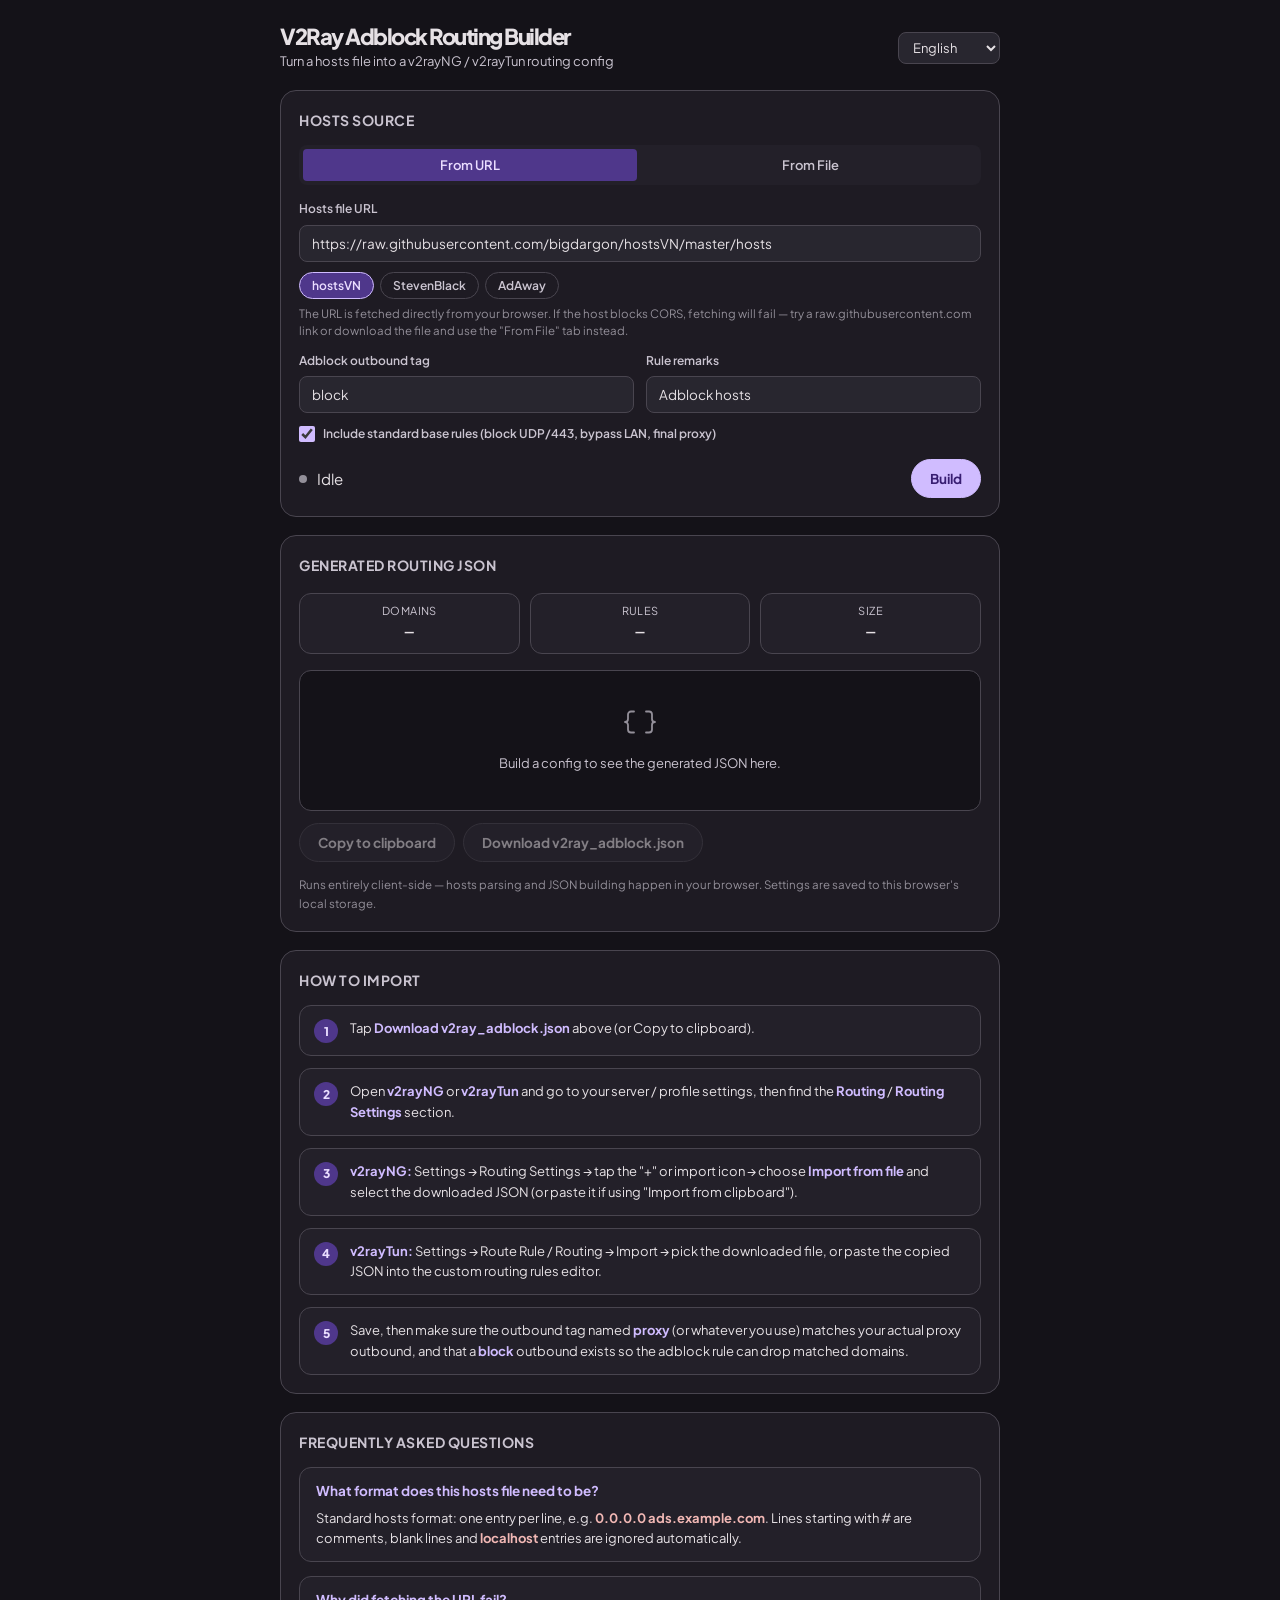
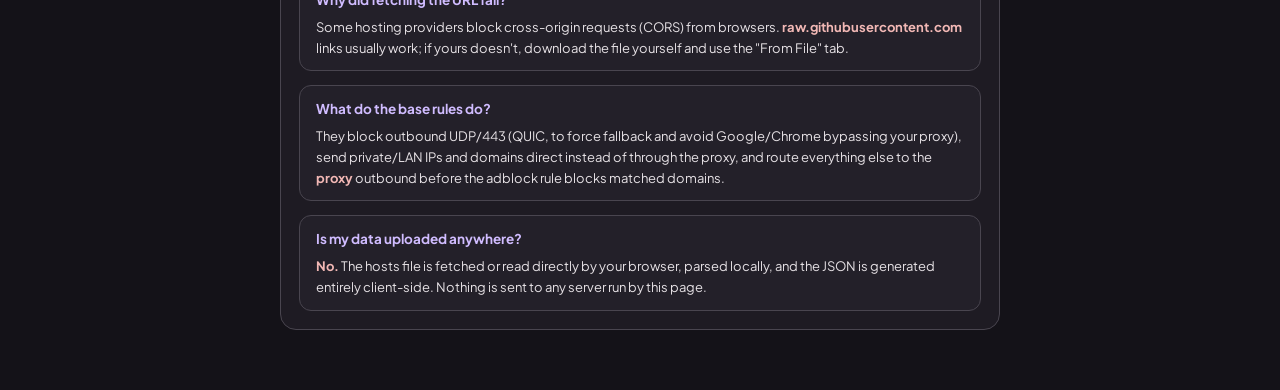
==== commit 6accb6fa: "Add build_v2ray_adblock" ====
--- a/tool/build_v2ray_adblock.html
+++ b/tool/build_v2ray_adblock.html
@@ -468,14 +468,6 @@
         </div>
 
         <div class="config-grid" style="margin-top:12px">
-            <div class="config-field full">
-                <label data-i18n="lbl_app">Target app</label>
-                <select id="cfg-app">
-                    <option value="v2rayng">v2rayNG (array format)</option>
-                    <option value="v2raytun">v2rayTun (object format)</option>
-                </select>
-                <p class="config-note" data-i18n="note_app_format">v2rayNG expects a flat JSON array of rules. v2rayTun expects a single JSON object with a "rules" array, using __name__/id/type fields instead of remarks/enabled/locked.</p>
-            </div>
             <div class="config-field">
                 <label data-i18n="lbl_outbound">Adblock outbound tag</label>
                 <input type="text" id="cfg-outbound" value="block">
@@ -484,9 +476,13 @@
                 <label data-i18n="lbl_remarks">Rule remarks</label>
                 <input type="text" id="cfg-remarks" value="Adblock hosts">
             </div>
-        </div>
-
-        <p class="config-note sniff-warning" data-i18n="warn_sniff" style="grid-column:1/-1;color:var(--md-error);font-weight:700;">⚠ Required: enable "Sniffing" on your inbound/server settings, otherwise domain-based routing rules have no effect. See FAQ below for why.</p>
+            <div class="config-field full">
+                <label class="config-note" style="display:flex;align-items:center;gap:8px;cursor:pointer">
+                    <input type="checkbox" id="cfg-baserules" checked style="width:16px;height:16px;accent-color:var(--md-primary)">
+                    <span data-i18n="lbl_baserules">Include standard base rules (block UDP/443, bypass LAN, final proxy)</span>
+                </label>
+            </div>
+        </div>
 
         <div class="toolbar">
             <div class="toolbar-left">
@@ -549,18 +545,14 @@
             </div>
             <div class="step-item">
                 <span class="step-num">3</span>
-                <div class="step-body" data-i18n="guide_step_sniff"><strong>Enable Sniffing first:</strong> in v2rayNG go to the server's edit screen → <strong>Sniffing</strong> toggle → on (destination override for HTTP/TLS); in v2rayTun go to Settings → <strong>Sniff</strong> / Sniffing → enable it. Domain-based rules will not match anything without this.</div>
+                <div class="step-body" data-i18n="guide_step3"><strong>v2rayNG:</strong> Settings → Routing Settings → tap the "+" or import icon → choose <strong>Import from file</strong> and select the downloaded JSON (or paste it if using "Import from clipboard").</div>
             </div>
             <div class="step-item">
                 <span class="step-num">4</span>
-                <div class="step-body" data-i18n="guide_step3"><strong>v2rayNG:</strong> Settings → Routing Settings → tap the "+" or import icon → choose <strong>Import from file</strong> and select the downloaded JSON (or paste it if using "Import from clipboard").</div>
+                <div class="step-body" data-i18n="guide_step4"><strong>v2rayTun:</strong> Settings → Route Rule / Routing → Import → pick the downloaded file, or paste the copied JSON into the custom routing rules editor.</div>
             </div>
             <div class="step-item">
                 <span class="step-num">5</span>
-                <div class="step-body" data-i18n="guide_step4"><strong>v2rayTun:</strong> Settings → Route Rule / Routing → Import → pick the downloaded file, or paste the copied JSON into the custom routing rules editor.</div>
-            </div>
-            <div class="step-item">
-                <span class="step-num">6</span>
                 <div class="step-body" data-i18n="guide_step5">Save, then make sure the outbound tag named <strong>proxy</strong> (or whatever you use) matches your actual proxy outbound, and that a <strong>block</strong> outbound exists so the adblock rule can drop matched domains.</div>
             </div>
         </div>
@@ -585,10 +577,6 @@
             <div class="faq-item">
                 <p class="faq-question" data-i18n="faq_q4">Is my data uploaded anywhere?</p>
                 <p class="faq-answer" data-i18n="faq_a4"><strong>No.</strong> The hosts file is fetched or read directly by your browser, parsed locally, and the JSON is generated entirely client-side. Nothing is sent to any server run by this page.</p>
-            </div>
-            <div class="faq-item">
-                <p class="faq-question" data-i18n="faq_q5">Why do I need to enable "Sniffing"?</p>
-                <p class="faq-answer" data-i18n="faq_a5">Domain-matching rules (like this adblock ruleset) can only match a <strong>domain</strong>. But most apps on your phone connect using a raw destination IP, not a hostname — the DNS lookup happened earlier and V2Ray/Xray only sees an IP:port. <strong>Sniffing</strong> makes the core peek at the TLS SNI or HTTP Host header of the connection to recover the real domain before routing decides where to send it. Without Sniffing enabled, the core has no domain to compare against your rules, so every "domain" rule (including this adblock list and any geosite rules) is silently skipped and traffic falls through to whatever rule matches by IP/port instead — meaning ads won't be blocked and the rule set effectively does nothing.</p>
             </div>
         </div>
     </section>
@@ -616,11 +604,9 @@
         note_cors: "The URL is fetched directly from your browser. If the host blocks CORS, fetching will fail — try a raw.githubusercontent.com link or download the file and use the \"From File\" tab instead.",
         lbl_hosts_file: "Hosts file",
         lbl_hosts_paste: "…or paste hosts content",
-        lbl_app: "Target app",
-        note_app_format: "v2rayNG expects a flat JSON array of rules. v2rayTun expects a single JSON object with a \"rules\" array, using __name__/id/type fields instead of remarks/enabled/locked.",
         lbl_outbound: "Adblock outbound tag",
         lbl_remarks: "Rule remarks",
-        warn_sniff: "⚠ Required: enable \"Sniffing\" on your inbound/server settings, otherwise domain-based routing rules have no effect. See FAQ below for why.",
+        lbl_baserules: "Include standard base rules (block UDP/443, bypass LAN, final proxy)",
         status_idle: "Idle",
         status_fetching: "Fetching hosts file…",
         status_parsing: "Parsing domains…",
@@ -638,7 +624,6 @@
         guide_title: "How to Import",
         guide_step1: "Tap <strong>Download v2ray_adblock.json</strong> above (or Copy to clipboard).",
         guide_step2: "Open <strong>v2rayNG</strong> or <strong>v2rayTun</strong> and go to your server / profile settings, then find the <strong>Routing</strong> / <strong>Routing Settings</strong> section.",
-        guide_step_sniff: "<strong>Enable Sniffing first:</strong> in v2rayNG go to the server's edit screen → <strong>Sniffing</strong> toggle → on (destination override for HTTP/TLS); in v2rayTun go to Settings → <strong>Sniff</strong> / Sniffing → enable it. Domain-based rules will not match anything without this.",
         guide_step3: "<strong>v2rayNG:</strong> Settings → Routing Settings → tap the \"+\" or import icon → choose <strong>Import from file</strong> and select the downloaded JSON (or paste it if using \"Import from clipboard\").",
         guide_step4: "<strong>v2rayTun:</strong> Settings → Route Rule / Routing → Import → pick the downloaded file, or paste the copied JSON into the custom routing rules editor.",
         guide_step5: "Save, then make sure the outbound tag named <strong>proxy</strong> (or whatever you use) matches your actual proxy outbound, and that a <strong>block</strong> outbound exists so the adblock rule can drop matched domains.",
@@ -651,8 +636,6 @@
         faq_a3: "They block outbound UDP/443 (QUIC, to force fallback and avoid Google/Chrome bypassing your proxy), send private/LAN IPs and domains direct instead of through the proxy, and route everything else to the <strong>proxy</strong> outbound before the adblock rule blocks matched domains.",
         faq_q4: "Is my data uploaded anywhere?",
         faq_a4: "<strong>No.</strong> The hosts file is fetched or read directly by your browser, parsed locally, and the JSON is generated entirely client-side. Nothing is sent to any server run by this page.",
-        faq_q5: "Why do I need to enable \"Sniffing\"?",
-        faq_a5: "Domain-matching rules (like this adblock ruleset) can only match a <strong>domain</strong>. But most apps on your phone connect using a raw destination IP, not a hostname — the DNS lookup happened earlier and V2Ray/Xray only sees an IP:port. <strong>Sniffing</strong> makes the core peek at the TLS SNI or HTTP Host header of the connection to recover the real domain before routing decides where to send it. Without Sniffing enabled, the core has no domain to compare against your rules, so every \"domain\" rule (including this adblock list and any geosite rules) is silently skipped and traffic falls through to whatever rule matches by IP/port instead — meaning ads won't be blocked and the rule set effectively does nothing.",
         toast_built: "Config built successfully.",
         toast_no_domains: "No valid domains found in the hosts source.",
         toast_fetch_fail: "Failed to fetch the hosts URL (likely CORS or network error).",
@@ -671,11 +654,9 @@
         note_cors: "URL sẽ được tải trực tiếp từ trình duyệt của bạn. Nếu máy chủ chặn CORS, việc tải sẽ thất bại — hãy thử liên kết raw.githubusercontent.com hoặc tải tệp về máy và dùng tab \"Từ Tệp\".",
         lbl_hosts_file: "Tệp hosts",
         lbl_hosts_paste: "…hoặc dán nội dung hosts",
-        lbl_app: "Ứng dụng đích",
-        note_app_format: "v2rayNG cần một mảng JSON các luật. v2rayTun cần một object JSON duy nhất chứa mảng \"rules\", dùng các trường __name__/id/type thay vì remarks/enabled/locked.",
         lbl_outbound: "Outbound tag cho adblock",
         lbl_remarks: "Ghi chú luật",
-        warn_sniff: "⚠ Bắt buộc: phải bật tính năng \"Sniffing\" trong cài đặt inbound/server, nếu không các luật định tuyến theo domain sẽ vô tác dụng. Xem FAQ bên dưới để biết lý do.",
+        lbl_baserules: "Bao gồm các luật nền tảng (chặn UDP/443, bỏ qua LAN, proxy cuối cùng)",
         status_idle: "Chờ",
         status_fetching: "Đang tải tệp hosts…",
         status_parsing: "Đang phân tích domain…",
@@ -693,7 +674,6 @@
         guide_title: "Cách Nhập Vào Ứng Dụng",
         guide_step1: "Nhấn <strong>Tải v2ray_adblock.json</strong> ở trên (hoặc Sao chép vào clipboard).",
         guide_step2: "Mở <strong>v2rayNG</strong> hoặc <strong>v2rayTun</strong>, vào cài đặt server / profile, tìm mục <strong>Routing</strong> / <strong>Cài đặt định tuyến</strong>.",
-        guide_step_sniff: "<strong>Bật Sniffing trước tiên:</strong> trong v2rayNG vào màn hình sửa server → bật công tắc <strong>Sniffing</strong> (destination override cho HTTP/TLS); trong v2rayTun vào Settings → bật <strong>Sniff</strong> / Sniffing. Nếu không bật, các luật theo domain sẽ không khớp được gì cả.",
         guide_step3: "<strong>v2rayNG:</strong> Settings → Routing Settings → nhấn biểu tượng \"+\" hoặc import → chọn <strong>Import from file</strong> và chọn tệp JSON đã tải (hoặc dán nếu dùng \"Import from clipboard\").",
         guide_step4: "<strong>v2rayTun:</strong> Settings → Route Rule / Routing → Import → chọn tệp đã tải, hoặc dán JSON đã sao chép vào trình soạn luật định tuyến tùy chỉnh.",
         guide_step5: "Lưu lại, sau đó đảm bảo outbound tag tên <strong>proxy</strong> (hoặc tag bạn dùng) khớp với outbound proxy thực tế, và có một outbound <strong>block</strong> để luật adblock có thể chặn các domain khớp.",
@@ -706,8 +686,6 @@
         faq_a3: "Chúng chặn UDP/443 (QUIC, để buộc kết nối dùng phương án dự phòng, tránh Google/Chrome bỏ qua proxy của bạn), cho IP/domain LAN riêng tư đi thẳng thay vì qua proxy, và định tuyến phần còn lại qua outbound <strong>proxy</strong> trước khi luật adblock chặn các domain khớp.",
         faq_q4: "Dữ liệu của tôi có bị tải lên đâu không?",
         faq_a4: "<strong>Không.</strong> Tệp hosts được tải hoặc đọc trực tiếp bởi trình duyệt, phân tích cục bộ, và JSON được tạo hoàn toàn phía client. Không có gì được gửi đến máy chủ nào của trang này.",
-        faq_q5: "Tại sao phải bật \"Sniffing\"?",
-        faq_a5: "Các luật khớp theo domain (như danh sách adblock này) chỉ có thể khớp một <strong>tên miền</strong>. Nhưng hầu hết ứng dụng trên điện thoại kết nối bằng địa chỉ IP đích thô, không phải hostname — việc tra DNS đã xảy ra từ trước, nên V2Ray/Xray chỉ nhìn thấy IP:port. <strong>Sniffing</strong> giúp core \"nhìn trộm\" SNI của TLS hoặc Host header của HTTP trong kết nối để lấy lại tên miền thật trước khi quyết định định tuyến. Nếu không bật Sniffing, core không có domain nào để so khớp với luật của bạn, nên mọi luật \"domain\" (bao gồm danh sách adblock này và các luật geosite) sẽ bị bỏ qua âm thầm, traffic sẽ rơi vào luật khớp theo IP/port thay thế — nghĩa là quảng cáo sẽ không bị chặn và bộ luật này coi như vô dụng.",
         toast_built: "Đã tạo cấu hình thành công.",
         toast_no_domains: "Không tìm thấy domain hợp lệ nào trong nguồn hosts.",
         toast_fetch_fail: "Không tải được URL hosts (có thể do lỗi CORS hoặc mạng).",
@@ -788,11 +766,11 @@
     const activeTab = document.getElementById('tab-url').classList.contains('active') ? 'url' : 'file';
     return {
         tab: activeTab,
-        app: document.getElementById('cfg-app').value || 'v2rayng',
         hostsUrl: document.getElementById('hosts-url').value.trim(),
         hostsPaste: document.getElementById('hosts-paste').value,
         outbound: document.getElementById('cfg-outbound').value.trim() || 'block',
         remarks: document.getElementById('cfg-remarks').value.trim() || 'Adblock hosts',
+        baseRules: document.getElementById('cfg-baserules').checked,
     };
 }
 
@@ -812,10 +790,10 @@
         const raw = localStorage.getItem(STORAGE_KEY);
         if (!raw) return;
         const cfg = JSON.parse(raw);
-        if (cfg.app) document.getElementById('cfg-app').value = cfg.app;
         if (cfg.hostsUrl) document.getElementById('hosts-url').value = cfg.hostsUrl;
         if (cfg.outbound) document.getElementById('cfg-outbound').value = cfg.outbound;
         if (cfg.remarks) document.getElementById('cfg-remarks').value = cfg.remarks;
+        if (typeof cfg.baseRules === 'boolean') document.getElementById('cfg-baserules').checked = cfg.baseRules;
         document.querySelectorAll('.preset-chip').forEach(c => {
             c.classList.toggle('active', c.dataset.url === cfg.hostsUrl);
         });
@@ -874,40 +852,16 @@
     }
 }
 
-function uuidv4() {
-    if (crypto && crypto.randomUUID) return crypto.randomUUID();
-    return 'xxxxxxxx-xxxx-4xxx-yxxx-xxxxxxxxxxxx'.replace(/[xy]/g, c => {
-        const r = Math.random() * 16 | 0;
-        const v = c === 'x' ? r : (r & 0x3 | 0x8);
-        return v.toString(16);
-    });
-}
-
-// v2rayNG: flat array of rule objects (enabled/locked/port as top-level fields, "remarks")
-function buildRoutingJsonV2rayNG(domains, cfg) {
+function buildRoutingJson(domains, cfg) {
     const rules = [];
+    if (cfg.baseRules) {
+        rules.push({ enabled: true, locked: false, network: "udp", outboundTag: "block", port: "443", remarks: "阻断udp443" });
+        rules.push({ enabled: true, ip: ["geoip:private"], locked: false, outboundTag: "direct", remarks: "绕过局域网IP" });
+        rules.push({ domain: ["geosite:private"], enabled: true, locked: false, outboundTag: "direct", remarks: "绕过局域网域名" });
+        rules.push({ enabled: true, locked: false, outboundTag: "proxy", port: "0-65535", remarks: "最终代理" });
+    }
     rules.push({ domain: domains, enabled: true, locked: false, outboundTag: cfg.outbound, remarks: cfg.remarks });
     return rules;
-}
-
-// v2rayTun: wrapped object with domainStrategy/id/balancers/domainMatcher/name, rules use "__name__"/"id"/"type":"field"
-function buildRoutingJsonV2rayTun(domains, cfg) {
-    const rules = [];
-    rules.push({ __name__: cfg.remarks, id: uuidv4(), type: "field", domain: domains, outboundTag: cfg.outbound });
-    return {
-        domainStrategy: "AsIs",
-        id: uuidv4(),
-        balancers: [],
-        domainMatcher: "hybrid",
-        name: cfg.remarks || "Ruleset",
-        rules: rules,
-    };
-}
-
-function buildRoutingJson(domains, cfg) {
-    return cfg.app === 'v2raytun'
-        ? buildRoutingJsonV2rayTun(domains, cfg)
-        : buildRoutingJsonV2rayNG(domains, cfg);
 }
 
 async function buildConfig() {
@@ -945,9 +899,8 @@
     pre.style.display = '';
     pre.textContent = json;
 
-    const ruleCount = Array.isArray(rules) ? rules.length : (rules.rules ? rules.rules.length : 0);
     document.getElementById('stat-domains').textContent = domainCount;
-    document.getElementById('stat-rules').textContent = ruleCount;
+    document.getElementById('stat-rules').textContent = rules.length;
     const bytes = new Blob([json]).size;
     document.getElementById('stat-size').textContent = bytes < 1024 ? `${bytes} B` : `${(bytes / 1024).toFixed(1)} KB`;
 
@@ -993,7 +946,7 @@
     showToast(t('toast_downloaded'), 'success');
 }
 
-['hosts-url', 'cfg-app', 'cfg-outbound', 'cfg-remarks'].forEach(id => {
+['hosts-url', 'cfg-outbound', 'cfg-remarks', 'cfg-baserules'].forEach(id => {
     document.getElementById(id).addEventListener('change', saveConfig);
 });
 
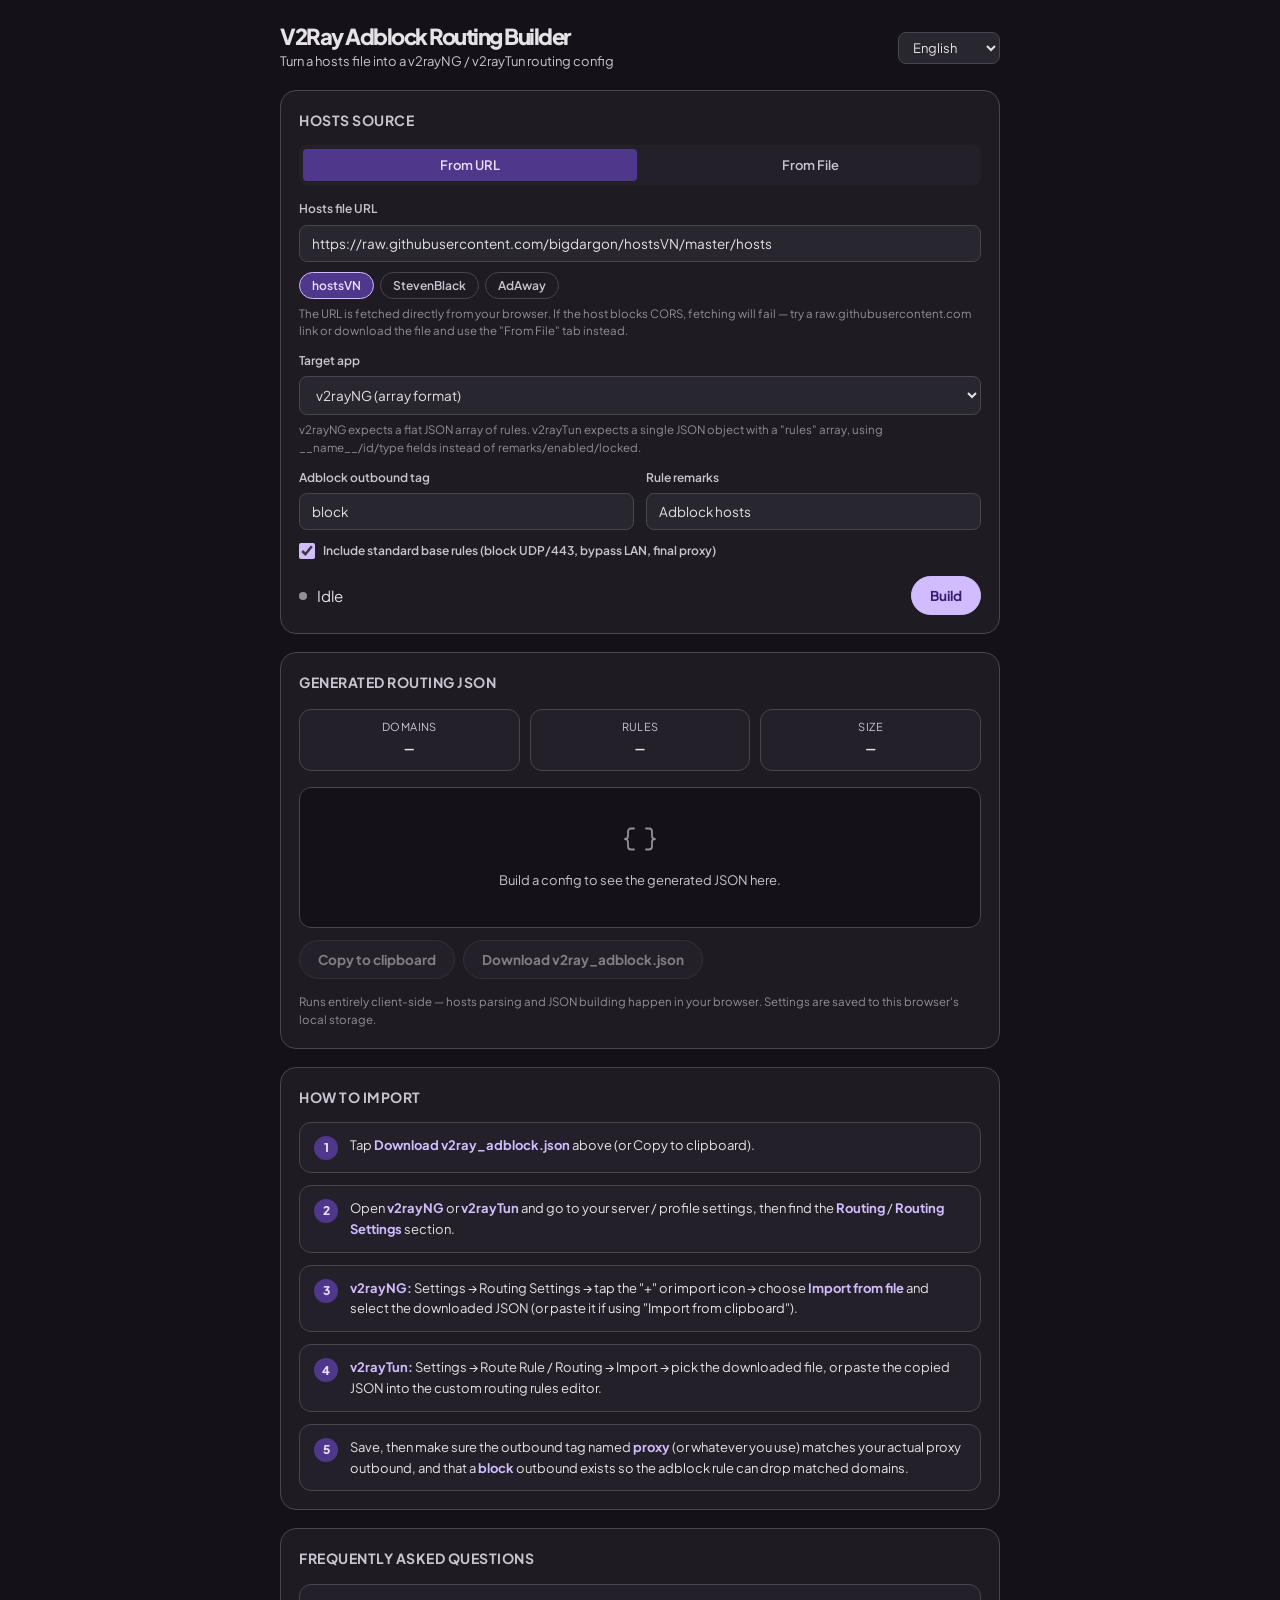
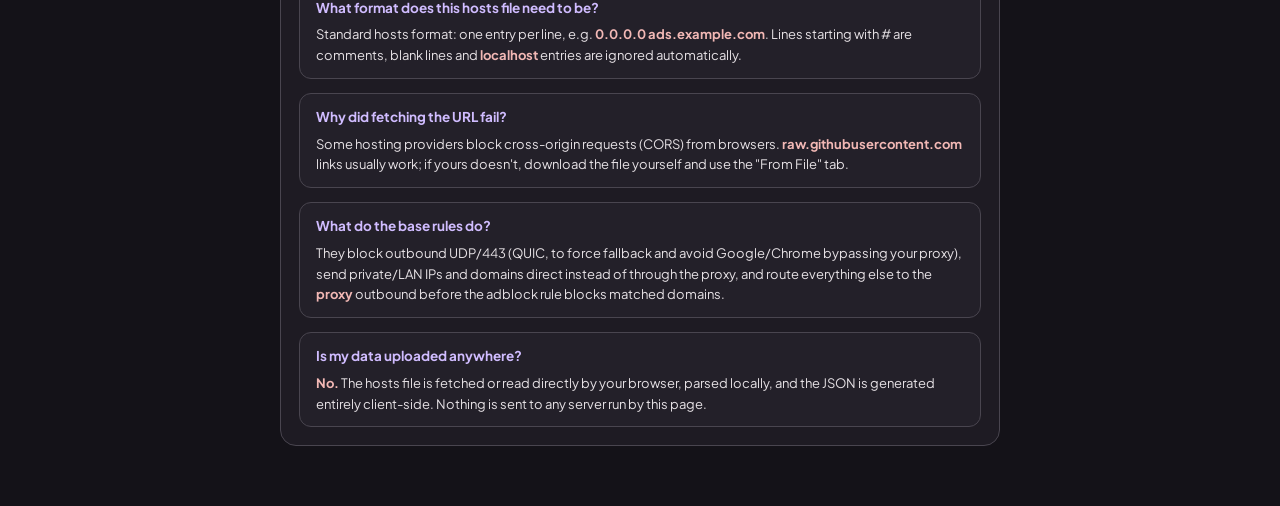
==== commit 7b18e5a5: "Update build_v2ray_adblock.html" ====
--- a/tool/build_v2ray_adblock.html
+++ b/tool/build_v2ray_adblock.html
@@ -468,6 +468,14 @@
         </div>
 
         <div class="config-grid" style="margin-top:12px">
+            <div class="config-field full">
+                <label data-i18n="lbl_app">Target app</label>
+                <select id="cfg-app">
+                    <option value="v2rayng">v2rayNG (array format)</option>
+                    <option value="v2raytun">v2rayTun (object format)</option>
+                </select>
+                <p class="config-note" data-i18n="note_app_format">v2rayNG expects a flat JSON array of rules. v2rayTun expects a single JSON object with a "rules" array, using __name__/id/type fields instead of remarks/enabled/locked.</p>
+            </div>
             <div class="config-field">
                 <label data-i18n="lbl_outbound">Adblock outbound tag</label>
                 <input type="text" id="cfg-outbound" value="block">
@@ -604,6 +612,8 @@
         note_cors: "The URL is fetched directly from your browser. If the host blocks CORS, fetching will fail — try a raw.githubusercontent.com link or download the file and use the \"From File\" tab instead.",
         lbl_hosts_file: "Hosts file",
         lbl_hosts_paste: "…or paste hosts content",
+        lbl_app: "Target app",
+        note_app_format: "v2rayNG expects a flat JSON array of rules. v2rayTun expects a single JSON object with a \"rules\" array, using __name__/id/type fields instead of remarks/enabled/locked.",
         lbl_outbound: "Adblock outbound tag",
         lbl_remarks: "Rule remarks",
         lbl_baserules: "Include standard base rules (block UDP/443, bypass LAN, final proxy)",
@@ -654,6 +664,8 @@
         note_cors: "URL sẽ được tải trực tiếp từ trình duyệt của bạn. Nếu máy chủ chặn CORS, việc tải sẽ thất bại — hãy thử liên kết raw.githubusercontent.com hoặc tải tệp về máy và dùng tab \"Từ Tệp\".",
         lbl_hosts_file: "Tệp hosts",
         lbl_hosts_paste: "…hoặc dán nội dung hosts",
+        lbl_app: "Ứng dụng đích",
+        note_app_format: "v2rayNG cần một mảng JSON các luật. v2rayTun cần một object JSON duy nhất chứa mảng \"rules\", dùng các trường __name__/id/type thay vì remarks/enabled/locked.",
         lbl_outbound: "Outbound tag cho adblock",
         lbl_remarks: "Ghi chú luật",
         lbl_baserules: "Bao gồm các luật nền tảng (chặn UDP/443, bỏ qua LAN, proxy cuối cùng)",
@@ -766,6 +778,7 @@
     const activeTab = document.getElementById('tab-url').classList.contains('active') ? 'url' : 'file';
     return {
         tab: activeTab,
+        app: document.getElementById('cfg-app').value || 'v2rayng',
         hostsUrl: document.getElementById('hosts-url').value.trim(),
         hostsPaste: document.getElementById('hosts-paste').value,
         outbound: document.getElementById('cfg-outbound').value.trim() || 'block',
@@ -790,6 +803,7 @@
         const raw = localStorage.getItem(STORAGE_KEY);
         if (!raw) return;
         const cfg = JSON.parse(raw);
+        if (cfg.app) document.getElementById('cfg-app').value = cfg.app;
         if (cfg.hostsUrl) document.getElementById('hosts-url').value = cfg.hostsUrl;
         if (cfg.outbound) document.getElementById('cfg-outbound').value = cfg.outbound;
         if (cfg.remarks) document.getElementById('cfg-remarks').value = cfg.remarks;
@@ -852,7 +866,17 @@
     }
 }
 
-function buildRoutingJson(domains, cfg) {
+function uuidv4() {
+    if (crypto && crypto.randomUUID) return crypto.randomUUID();
+    return 'xxxxxxxx-xxxx-4xxx-yxxx-xxxxxxxxxxxx'.replace(/[xy]/g, c => {
+        const r = Math.random() * 16 | 0;
+        const v = c === 'x' ? r : (r & 0x3 | 0x8);
+        return v.toString(16);
+    });
+}
+
+// v2rayNG: flat array of rule objects (enabled/locked/port as top-level fields, "remarks")
+function buildRoutingJsonV2rayNG(domains, cfg) {
     const rules = [];
     if (cfg.baseRules) {
         rules.push({ enabled: true, locked: false, network: "udp", outboundTag: "block", port: "443", remarks: "阻断udp443" });
@@ -862,6 +886,32 @@
     }
     rules.push({ domain: domains, enabled: true, locked: false, outboundTag: cfg.outbound, remarks: cfg.remarks });
     return rules;
+}
+
+// v2rayTun: wrapped object with domainStrategy/id/balancers/domainMatcher/name, rules use "__name__"/"id"/"type":"field"
+function buildRoutingJsonV2rayTun(domains, cfg) {
+    const rules = [];
+    if (cfg.baseRules) {
+        rules.push({ __name__: "阻断udp443", id: uuidv4(), type: "field", network: "udp", port: "443", outboundTag: "block" });
+        rules.push({ __name__: "绕过局域网IP", id: uuidv4(), type: "field", ip: ["geoip:private"], outboundTag: "direct" });
+        rules.push({ __name__: "绕过局域网域名", id: uuidv4(), type: "field", domain: ["geosite:private"], outboundTag: "direct" });
+        rules.push({ __name__: "最终代理", id: uuidv4(), type: "field", port: "0-65535", outboundTag: "proxy" });
+    }
+    rules.push({ __name__: cfg.remarks, id: uuidv4(), type: "field", domain: domains, outboundTag: cfg.outbound });
+    return {
+        domainStrategy: "AsIs",
+        id: uuidv4(),
+        balancers: [],
+        domainMatcher: "hybrid",
+        name: cfg.remarks || "Ruleset",
+        rules: rules,
+    };
+}
+
+function buildRoutingJson(domains, cfg) {
+    return cfg.app === 'v2raytun'
+        ? buildRoutingJsonV2rayTun(domains, cfg)
+        : buildRoutingJsonV2rayNG(domains, cfg);
 }
 
 async function buildConfig() {
@@ -899,8 +949,9 @@
     pre.style.display = '';
     pre.textContent = json;
 
+    const ruleCount = Array.isArray(rules) ? rules.length : (rules.rules ? rules.rules.length : 0);
     document.getElementById('stat-domains').textContent = domainCount;
-    document.getElementById('stat-rules').textContent = rules.length;
+    document.getElementById('stat-rules').textContent = ruleCount;
     const bytes = new Blob([json]).size;
     document.getElementById('stat-size').textContent = bytes < 1024 ? `${bytes} B` : `${(bytes / 1024).toFixed(1)} KB`;
 
@@ -946,7 +997,7 @@
     showToast(t('toast_downloaded'), 'success');
 }
 
-['hosts-url', 'cfg-outbound', 'cfg-remarks', 'cfg-baserules'].forEach(id => {
+['hosts-url', 'cfg-app', 'cfg-outbound', 'cfg-remarks', 'cfg-baserules'].forEach(id => {
     document.getElementById(id).addEventListener('change', saveConfig);
 });
 
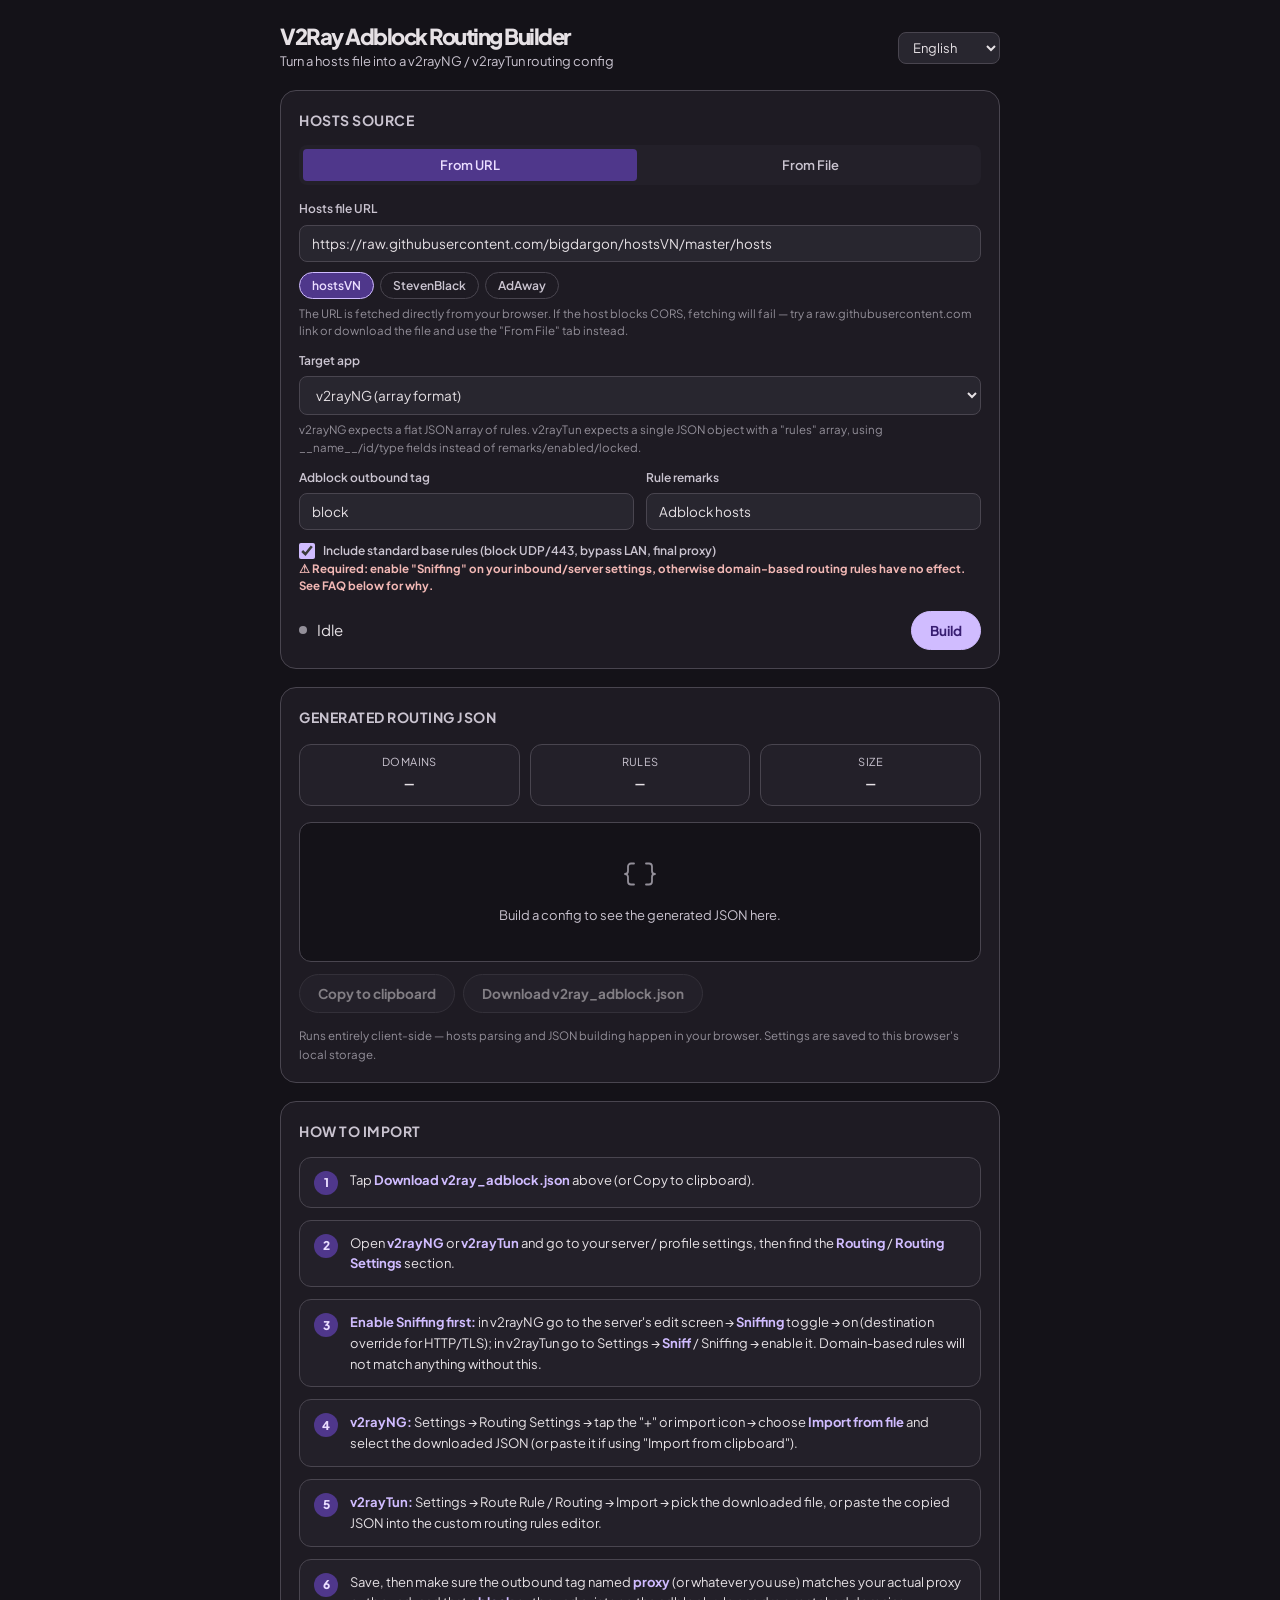
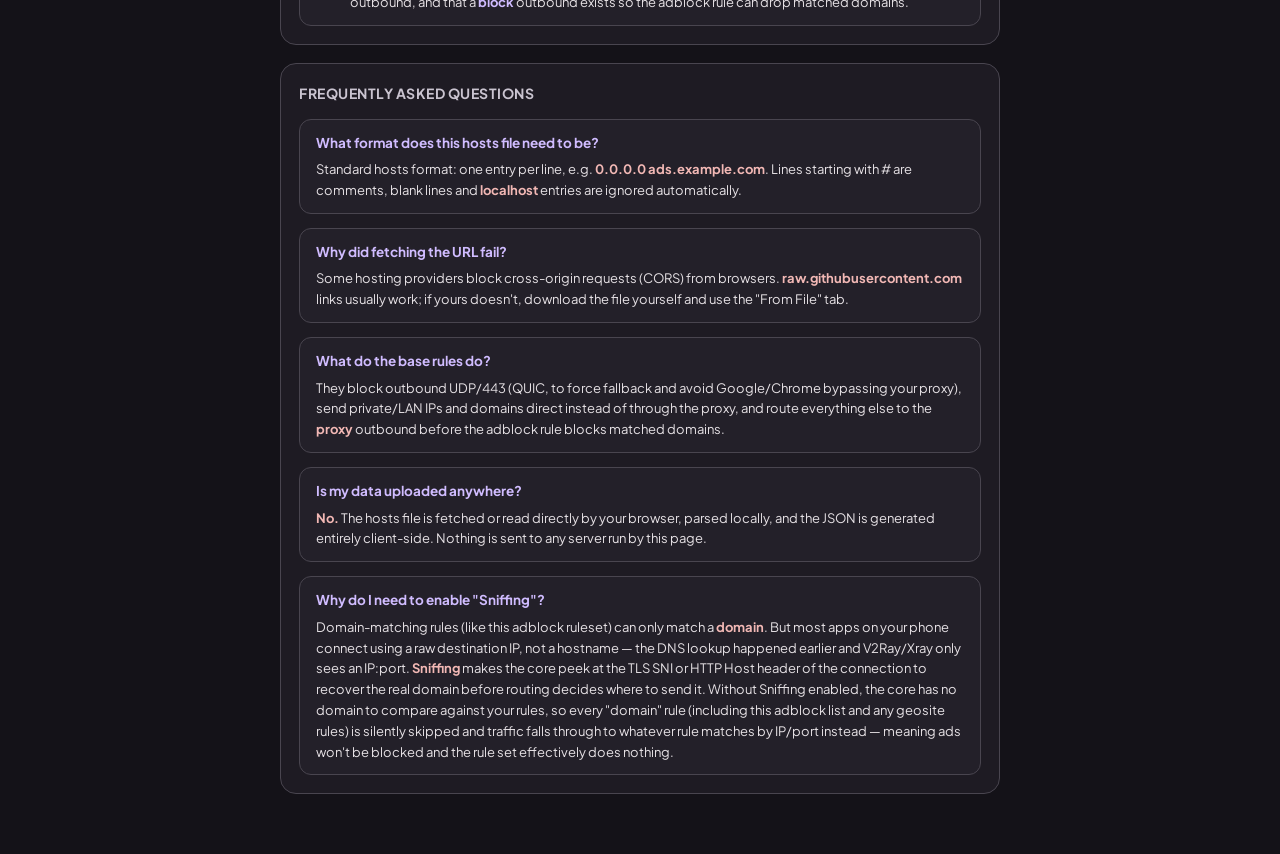
==== commit dcda98c7: "Update build_v2ray_adblock.html" ====
--- a/tool/build_v2ray_adblock.html
+++ b/tool/build_v2ray_adblock.html
@@ -492,6 +492,8 @@
             </div>
         </div>
 
+        <p class="config-note sniff-warning" data-i18n="warn_sniff" style="grid-column:1/-1;color:var(--md-error);font-weight:700;">⚠ Required: enable "Sniffing" on your inbound/server settings, otherwise domain-based routing rules have no effect. See FAQ below for why.</p>
+
         <div class="toolbar">
             <div class="toolbar-left">
                 <span class="status-dot" id="status-dot"></span>
@@ -553,14 +555,18 @@
             </div>
             <div class="step-item">
                 <span class="step-num">3</span>
-                <div class="step-body" data-i18n="guide_step3"><strong>v2rayNG:</strong> Settings → Routing Settings → tap the "+" or import icon → choose <strong>Import from file</strong> and select the downloaded JSON (or paste it if using "Import from clipboard").</div>
+                <div class="step-body" data-i18n="guide_step_sniff"><strong>Enable Sniffing first:</strong> in v2rayNG go to the server's edit screen → <strong>Sniffing</strong> toggle → on (destination override for HTTP/TLS); in v2rayTun go to Settings → <strong>Sniff</strong> / Sniffing → enable it. Domain-based rules will not match anything without this.</div>
             </div>
             <div class="step-item">
                 <span class="step-num">4</span>
-                <div class="step-body" data-i18n="guide_step4"><strong>v2rayTun:</strong> Settings → Route Rule / Routing → Import → pick the downloaded file, or paste the copied JSON into the custom routing rules editor.</div>
+                <div class="step-body" data-i18n="guide_step3"><strong>v2rayNG:</strong> Settings → Routing Settings → tap the "+" or import icon → choose <strong>Import from file</strong> and select the downloaded JSON (or paste it if using "Import from clipboard").</div>
             </div>
             <div class="step-item">
                 <span class="step-num">5</span>
+                <div class="step-body" data-i18n="guide_step4"><strong>v2rayTun:</strong> Settings → Route Rule / Routing → Import → pick the downloaded file, or paste the copied JSON into the custom routing rules editor.</div>
+            </div>
+            <div class="step-item">
+                <span class="step-num">6</span>
                 <div class="step-body" data-i18n="guide_step5">Save, then make sure the outbound tag named <strong>proxy</strong> (or whatever you use) matches your actual proxy outbound, and that a <strong>block</strong> outbound exists so the adblock rule can drop matched domains.</div>
             </div>
         </div>
@@ -585,6 +591,10 @@
             <div class="faq-item">
                 <p class="faq-question" data-i18n="faq_q4">Is my data uploaded anywhere?</p>
                 <p class="faq-answer" data-i18n="faq_a4"><strong>No.</strong> The hosts file is fetched or read directly by your browser, parsed locally, and the JSON is generated entirely client-side. Nothing is sent to any server run by this page.</p>
+            </div>
+            <div class="faq-item">
+                <p class="faq-question" data-i18n="faq_q5">Why do I need to enable "Sniffing"?</p>
+                <p class="faq-answer" data-i18n="faq_a5">Domain-matching rules (like this adblock ruleset) can only match a <strong>domain</strong>. But most apps on your phone connect using a raw destination IP, not a hostname — the DNS lookup happened earlier and V2Ray/Xray only sees an IP:port. <strong>Sniffing</strong> makes the core peek at the TLS SNI or HTTP Host header of the connection to recover the real domain before routing decides where to send it. Without Sniffing enabled, the core has no domain to compare against your rules, so every "domain" rule (including this adblock list and any geosite rules) is silently skipped and traffic falls through to whatever rule matches by IP/port instead — meaning ads won't be blocked and the rule set effectively does nothing.</p>
             </div>
         </div>
     </section>
@@ -617,6 +627,7 @@
         lbl_outbound: "Adblock outbound tag",
         lbl_remarks: "Rule remarks",
         lbl_baserules: "Include standard base rules (block UDP/443, bypass LAN, final proxy)",
+        warn_sniff: "⚠ Required: enable \"Sniffing\" on your inbound/server settings, otherwise domain-based routing rules have no effect. See FAQ below for why.",
         status_idle: "Idle",
         status_fetching: "Fetching hosts file…",
         status_parsing: "Parsing domains…",
@@ -634,6 +645,7 @@
         guide_title: "How to Import",
         guide_step1: "Tap <strong>Download v2ray_adblock.json</strong> above (or Copy to clipboard).",
         guide_step2: "Open <strong>v2rayNG</strong> or <strong>v2rayTun</strong> and go to your server / profile settings, then find the <strong>Routing</strong> / <strong>Routing Settings</strong> section.",
+        guide_step_sniff: "<strong>Enable Sniffing first:</strong> in v2rayNG go to the server's edit screen → <strong>Sniffing</strong> toggle → on (destination override for HTTP/TLS); in v2rayTun go to Settings → <strong>Sniff</strong> / Sniffing → enable it. Domain-based rules will not match anything without this.",
         guide_step3: "<strong>v2rayNG:</strong> Settings → Routing Settings → tap the \"+\" or import icon → choose <strong>Import from file</strong> and select the downloaded JSON (or paste it if using \"Import from clipboard\").",
         guide_step4: "<strong>v2rayTun:</strong> Settings → Route Rule / Routing → Import → pick the downloaded file, or paste the copied JSON into the custom routing rules editor.",
         guide_step5: "Save, then make sure the outbound tag named <strong>proxy</strong> (or whatever you use) matches your actual proxy outbound, and that a <strong>block</strong> outbound exists so the adblock rule can drop matched domains.",
@@ -646,6 +658,8 @@
         faq_a3: "They block outbound UDP/443 (QUIC, to force fallback and avoid Google/Chrome bypassing your proxy), send private/LAN IPs and domains direct instead of through the proxy, and route everything else to the <strong>proxy</strong> outbound before the adblock rule blocks matched domains.",
         faq_q4: "Is my data uploaded anywhere?",
         faq_a4: "<strong>No.</strong> The hosts file is fetched or read directly by your browser, parsed locally, and the JSON is generated entirely client-side. Nothing is sent to any server run by this page.",
+        faq_q5: "Why do I need to enable \"Sniffing\"?",
+        faq_a5: "Domain-matching rules (like this adblock ruleset) can only match a <strong>domain</strong>. But most apps on your phone connect using a raw destination IP, not a hostname — the DNS lookup happened earlier and V2Ray/Xray only sees an IP:port. <strong>Sniffing</strong> makes the core peek at the TLS SNI or HTTP Host header of the connection to recover the real domain before routing decides where to send it. Without Sniffing enabled, the core has no domain to compare against your rules, so every \"domain\" rule (including this adblock list and any geosite rules) is silently skipped and traffic falls through to whatever rule matches by IP/port instead — meaning ads won't be blocked and the rule set effectively does nothing.",
         toast_built: "Config built successfully.",
         toast_no_domains: "No valid domains found in the hosts source.",
         toast_fetch_fail: "Failed to fetch the hosts URL (likely CORS or network error).",
@@ -669,6 +683,7 @@
         lbl_outbound: "Outbound tag cho adblock",
         lbl_remarks: "Ghi chú luật",
         lbl_baserules: "Bao gồm các luật nền tảng (chặn UDP/443, bỏ qua LAN, proxy cuối cùng)",
+        warn_sniff: "⚠ Bắt buộc: phải bật tính năng \"Sniffing\" trong cài đặt inbound/server, nếu không các luật định tuyến theo domain sẽ vô tác dụng. Xem FAQ bên dưới để biết lý do.",
         status_idle: "Chờ",
         status_fetching: "Đang tải tệp hosts…",
         status_parsing: "Đang phân tích domain…",
@@ -686,6 +701,7 @@
         guide_title: "Cách Nhập Vào Ứng Dụng",
         guide_step1: "Nhấn <strong>Tải v2ray_adblock.json</strong> ở trên (hoặc Sao chép vào clipboard).",
         guide_step2: "Mở <strong>v2rayNG</strong> hoặc <strong>v2rayTun</strong>, vào cài đặt server / profile, tìm mục <strong>Routing</strong> / <strong>Cài đặt định tuyến</strong>.",
+        guide_step_sniff: "<strong>Bật Sniffing trước tiên:</strong> trong v2rayNG vào màn hình sửa server → bật công tắc <strong>Sniffing</strong> (destination override cho HTTP/TLS); trong v2rayTun vào Settings → bật <strong>Sniff</strong> / Sniffing. Nếu không bật, các luật theo domain sẽ không khớp được gì cả.",
         guide_step3: "<strong>v2rayNG:</strong> Settings → Routing Settings → nhấn biểu tượng \"+\" hoặc import → chọn <strong>Import from file</strong> và chọn tệp JSON đã tải (hoặc dán nếu dùng \"Import from clipboard\").",
         guide_step4: "<strong>v2rayTun:</strong> Settings → Route Rule / Routing → Import → chọn tệp đã tải, hoặc dán JSON đã sao chép vào trình soạn luật định tuyến tùy chỉnh.",
         guide_step5: "Lưu lại, sau đó đảm bảo outbound tag tên <strong>proxy</strong> (hoặc tag bạn dùng) khớp với outbound proxy thực tế, và có một outbound <strong>block</strong> để luật adblock có thể chặn các domain khớp.",
@@ -698,6 +714,8 @@
         faq_a3: "Chúng chặn UDP/443 (QUIC, để buộc kết nối dùng phương án dự phòng, tránh Google/Chrome bỏ qua proxy của bạn), cho IP/domain LAN riêng tư đi thẳng thay vì qua proxy, và định tuyến phần còn lại qua outbound <strong>proxy</strong> trước khi luật adblock chặn các domain khớp.",
         faq_q4: "Dữ liệu của tôi có bị tải lên đâu không?",
         faq_a4: "<strong>Không.</strong> Tệp hosts được tải hoặc đọc trực tiếp bởi trình duyệt, phân tích cục bộ, và JSON được tạo hoàn toàn phía client. Không có gì được gửi đến máy chủ nào của trang này.",
+        faq_q5: "Tại sao phải bật \"Sniffing\"?",
+        faq_a5: "Các luật khớp theo domain (như danh sách adblock này) chỉ có thể khớp một <strong>tên miền</strong>. Nhưng hầu hết ứng dụng trên điện thoại kết nối bằng địa chỉ IP đích thô, không phải hostname — việc tra DNS đã xảy ra từ trước, nên V2Ray/Xray chỉ nhìn thấy IP:port. <strong>Sniffing</strong> giúp core \"nhìn trộm\" SNI của TLS hoặc Host header của HTTP trong kết nối để lấy lại tên miền thật trước khi quyết định định tuyến. Nếu không bật Sniffing, core không có domain nào để so khớp với luật của bạn, nên mọi luật \"domain\" (bao gồm danh sách adblock này và các luật geosite) sẽ bị bỏ qua âm thầm, traffic sẽ rơi vào luật khớp theo IP/port thay thế — nghĩa là quảng cáo sẽ không bị chặn và bộ luật này coi như vô dụng.",
         toast_built: "Đã tạo cấu hình thành công.",
         toast_no_domains: "Không tìm thấy domain hợp lệ nào trong nguồn hosts.",
         toast_fetch_fail: "Không tải được URL hosts (có thể do lỗi CORS hoặc mạng).",
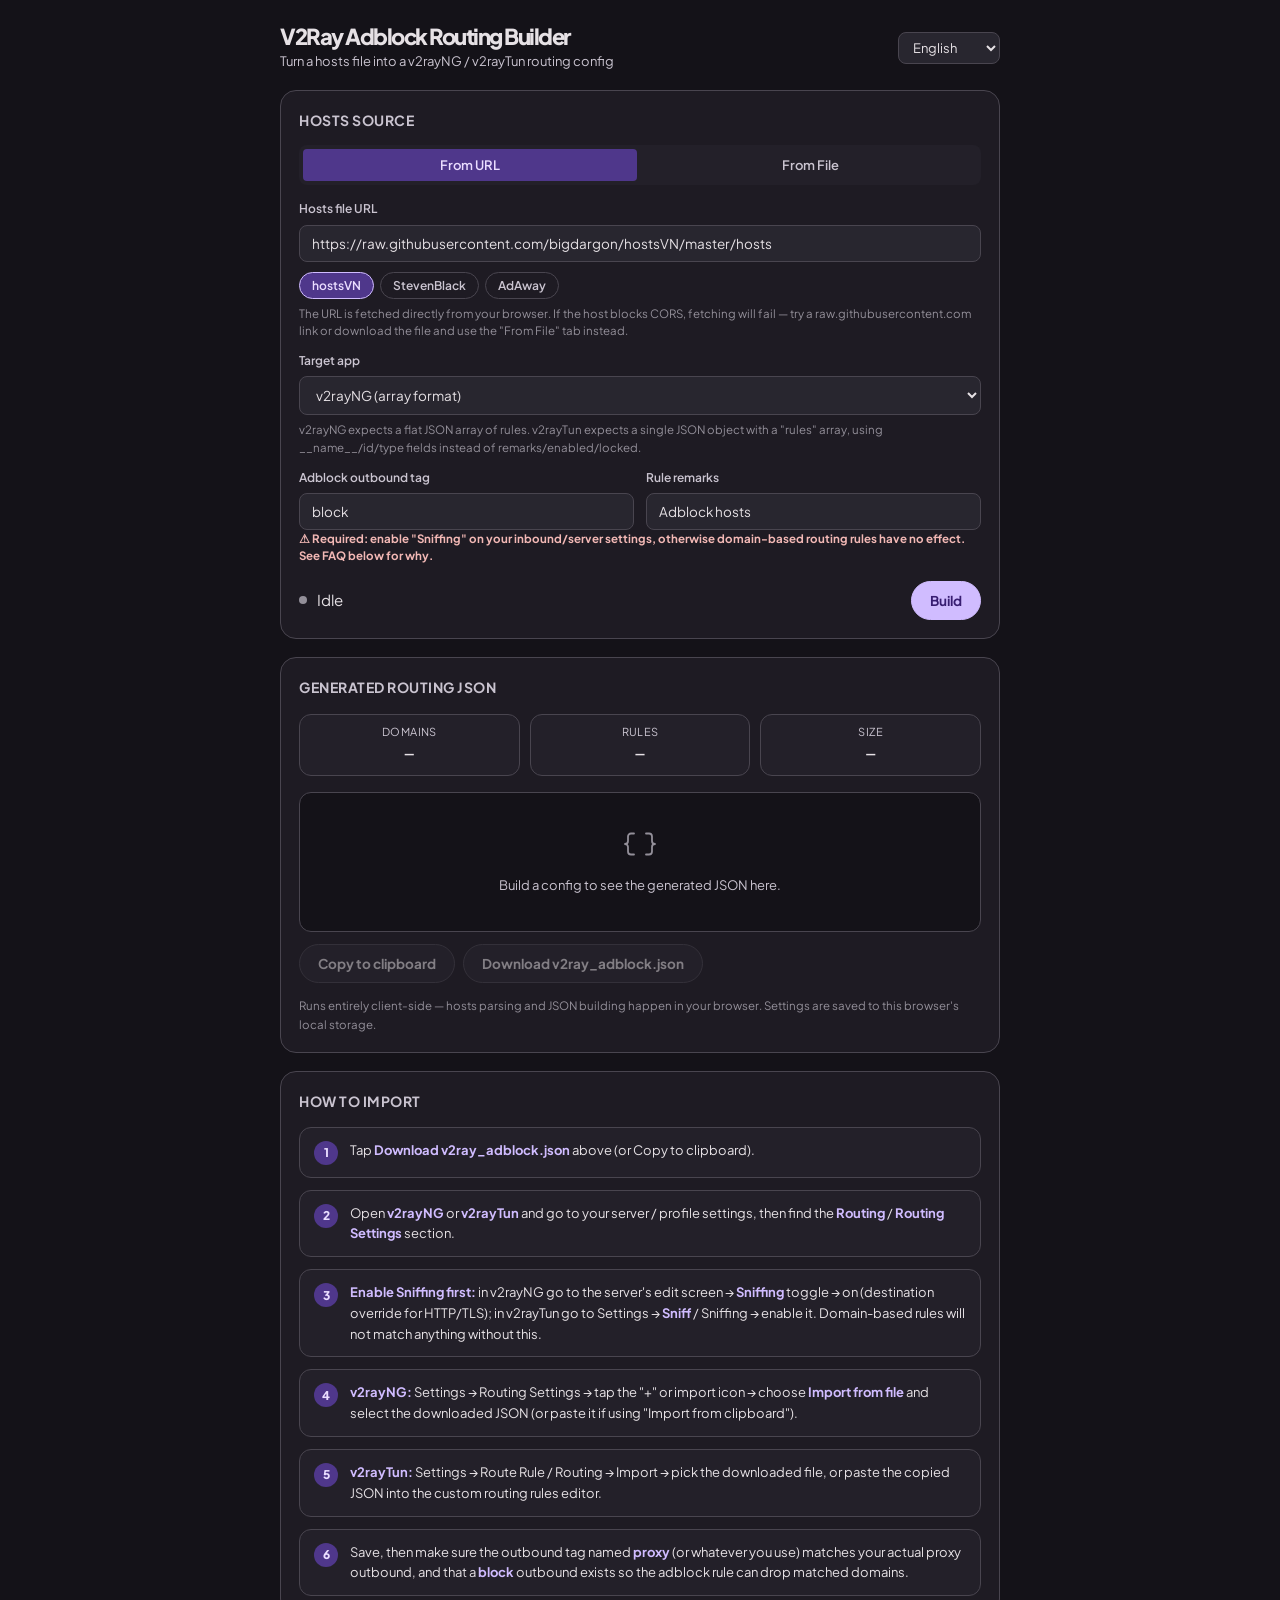
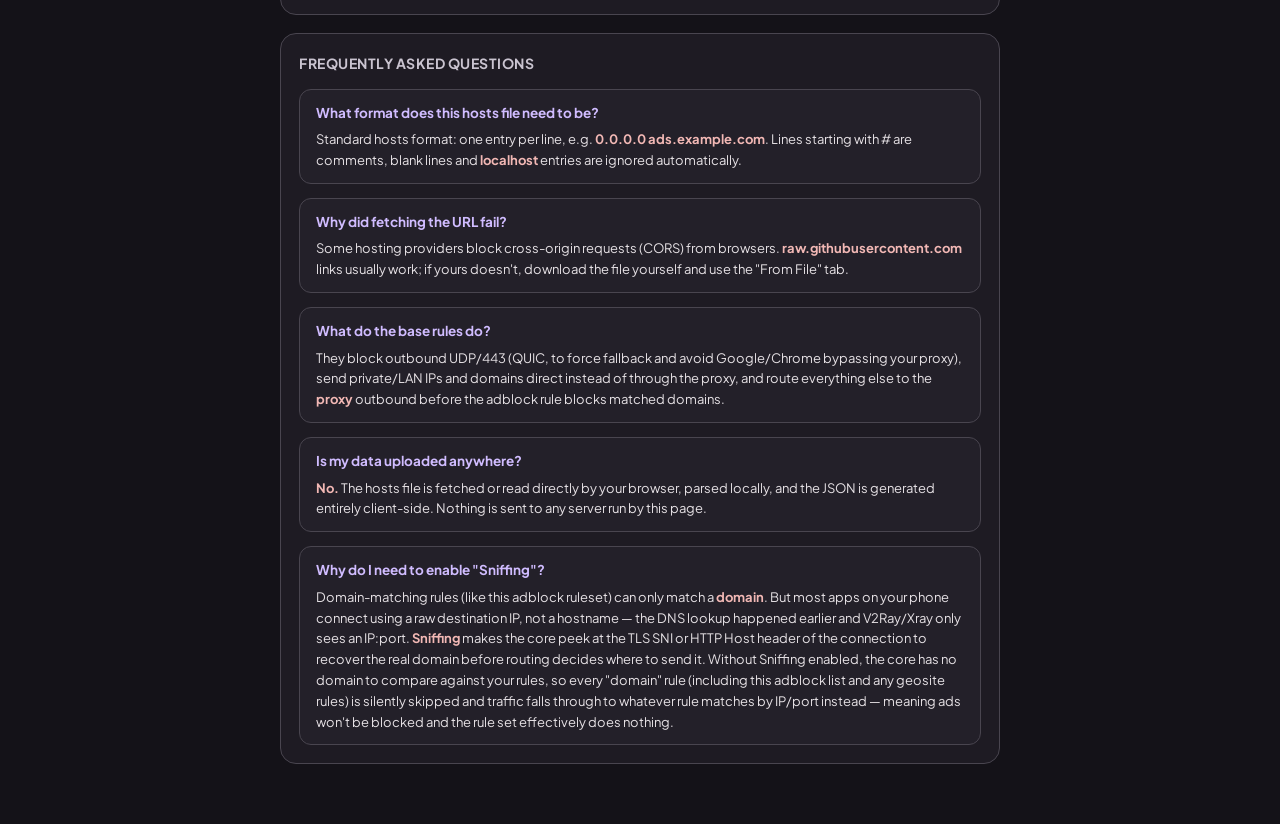
==== commit b48180f4: "Update build_v2ray_adblock.html" ====
--- a/tool/build_v2ray_adblock.html
+++ b/tool/build_v2ray_adblock.html
@@ -483,12 +483,6 @@
             <div class="config-field">
                 <label data-i18n="lbl_remarks">Rule remarks</label>
                 <input type="text" id="cfg-remarks" value="Adblock hosts">
-            </div>
-            <div class="config-field full">
-                <label class="config-note" style="display:flex;align-items:center;gap:8px;cursor:pointer">
-                    <input type="checkbox" id="cfg-baserules" checked style="width:16px;height:16px;accent-color:var(--md-primary)">
-                    <span data-i18n="lbl_baserules">Include standard base rules (block UDP/443, bypass LAN, final proxy)</span>
-                </label>
             </div>
         </div>
 
@@ -626,7 +620,6 @@
         note_app_format: "v2rayNG expects a flat JSON array of rules. v2rayTun expects a single JSON object with a \"rules\" array, using __name__/id/type fields instead of remarks/enabled/locked.",
         lbl_outbound: "Adblock outbound tag",
         lbl_remarks: "Rule remarks",
-        lbl_baserules: "Include standard base rules (block UDP/443, bypass LAN, final proxy)",
         warn_sniff: "⚠ Required: enable \"Sniffing\" on your inbound/server settings, otherwise domain-based routing rules have no effect. See FAQ below for why.",
         status_idle: "Idle",
         status_fetching: "Fetching hosts file…",
@@ -682,7 +675,6 @@
         note_app_format: "v2rayNG cần một mảng JSON các luật. v2rayTun cần một object JSON duy nhất chứa mảng \"rules\", dùng các trường __name__/id/type thay vì remarks/enabled/locked.",
         lbl_outbound: "Outbound tag cho adblock",
         lbl_remarks: "Ghi chú luật",
-        lbl_baserules: "Bao gồm các luật nền tảng (chặn UDP/443, bỏ qua LAN, proxy cuối cùng)",
         warn_sniff: "⚠ Bắt buộc: phải bật tính năng \"Sniffing\" trong cài đặt inbound/server, nếu không các luật định tuyến theo domain sẽ vô tác dụng. Xem FAQ bên dưới để biết lý do.",
         status_idle: "Chờ",
         status_fetching: "Đang tải tệp hosts…",
@@ -801,7 +793,6 @@
         hostsPaste: document.getElementById('hosts-paste').value,
         outbound: document.getElementById('cfg-outbound').value.trim() || 'block',
         remarks: document.getElementById('cfg-remarks').value.trim() || 'Adblock hosts',
-        baseRules: document.getElementById('cfg-baserules').checked,
     };
 }
 
@@ -825,7 +816,6 @@
         if (cfg.hostsUrl) document.getElementById('hosts-url').value = cfg.hostsUrl;
         if (cfg.outbound) document.getElementById('cfg-outbound').value = cfg.outbound;
         if (cfg.remarks) document.getElementById('cfg-remarks').value = cfg.remarks;
-        if (typeof cfg.baseRules === 'boolean') document.getElementById('cfg-baserules').checked = cfg.baseRules;
         document.querySelectorAll('.preset-chip').forEach(c => {
             c.classList.toggle('active', c.dataset.url === cfg.hostsUrl);
         });
@@ -896,12 +886,6 @@
 // v2rayNG: flat array of rule objects (enabled/locked/port as top-level fields, "remarks")
 function buildRoutingJsonV2rayNG(domains, cfg) {
     const rules = [];
-    if (cfg.baseRules) {
-        rules.push({ enabled: true, locked: false, network: "udp", outboundTag: "block", port: "443", remarks: "阻断udp443" });
-        rules.push({ enabled: true, ip: ["geoip:private"], locked: false, outboundTag: "direct", remarks: "绕过局域网IP" });
-        rules.push({ domain: ["geosite:private"], enabled: true, locked: false, outboundTag: "direct", remarks: "绕过局域网域名" });
-        rules.push({ enabled: true, locked: false, outboundTag: "proxy", port: "0-65535", remarks: "最终代理" });
-    }
     rules.push({ domain: domains, enabled: true, locked: false, outboundTag: cfg.outbound, remarks: cfg.remarks });
     return rules;
 }
@@ -909,12 +893,6 @@
 // v2rayTun: wrapped object with domainStrategy/id/balancers/domainMatcher/name, rules use "__name__"/"id"/"type":"field"
 function buildRoutingJsonV2rayTun(domains, cfg) {
     const rules = [];
-    if (cfg.baseRules) {
-        rules.push({ __name__: "阻断udp443", id: uuidv4(), type: "field", network: "udp", port: "443", outboundTag: "block" });
-        rules.push({ __name__: "绕过局域网IP", id: uuidv4(), type: "field", ip: ["geoip:private"], outboundTag: "direct" });
-        rules.push({ __name__: "绕过局域网域名", id: uuidv4(), type: "field", domain: ["geosite:private"], outboundTag: "direct" });
-        rules.push({ __name__: "最终代理", id: uuidv4(), type: "field", port: "0-65535", outboundTag: "proxy" });
-    }
     rules.push({ __name__: cfg.remarks, id: uuidv4(), type: "field", domain: domains, outboundTag: cfg.outbound });
     return {
         domainStrategy: "AsIs",
@@ -1015,7 +993,7 @@
     showToast(t('toast_downloaded'), 'success');
 }
 
-['hosts-url', 'cfg-app', 'cfg-outbound', 'cfg-remarks', 'cfg-baserules'].forEach(id => {
+['hosts-url', 'cfg-app', 'cfg-outbound', 'cfg-remarks'].forEach(id => {
     document.getElementById(id).addEventListener('change', saveConfig);
 });
 
